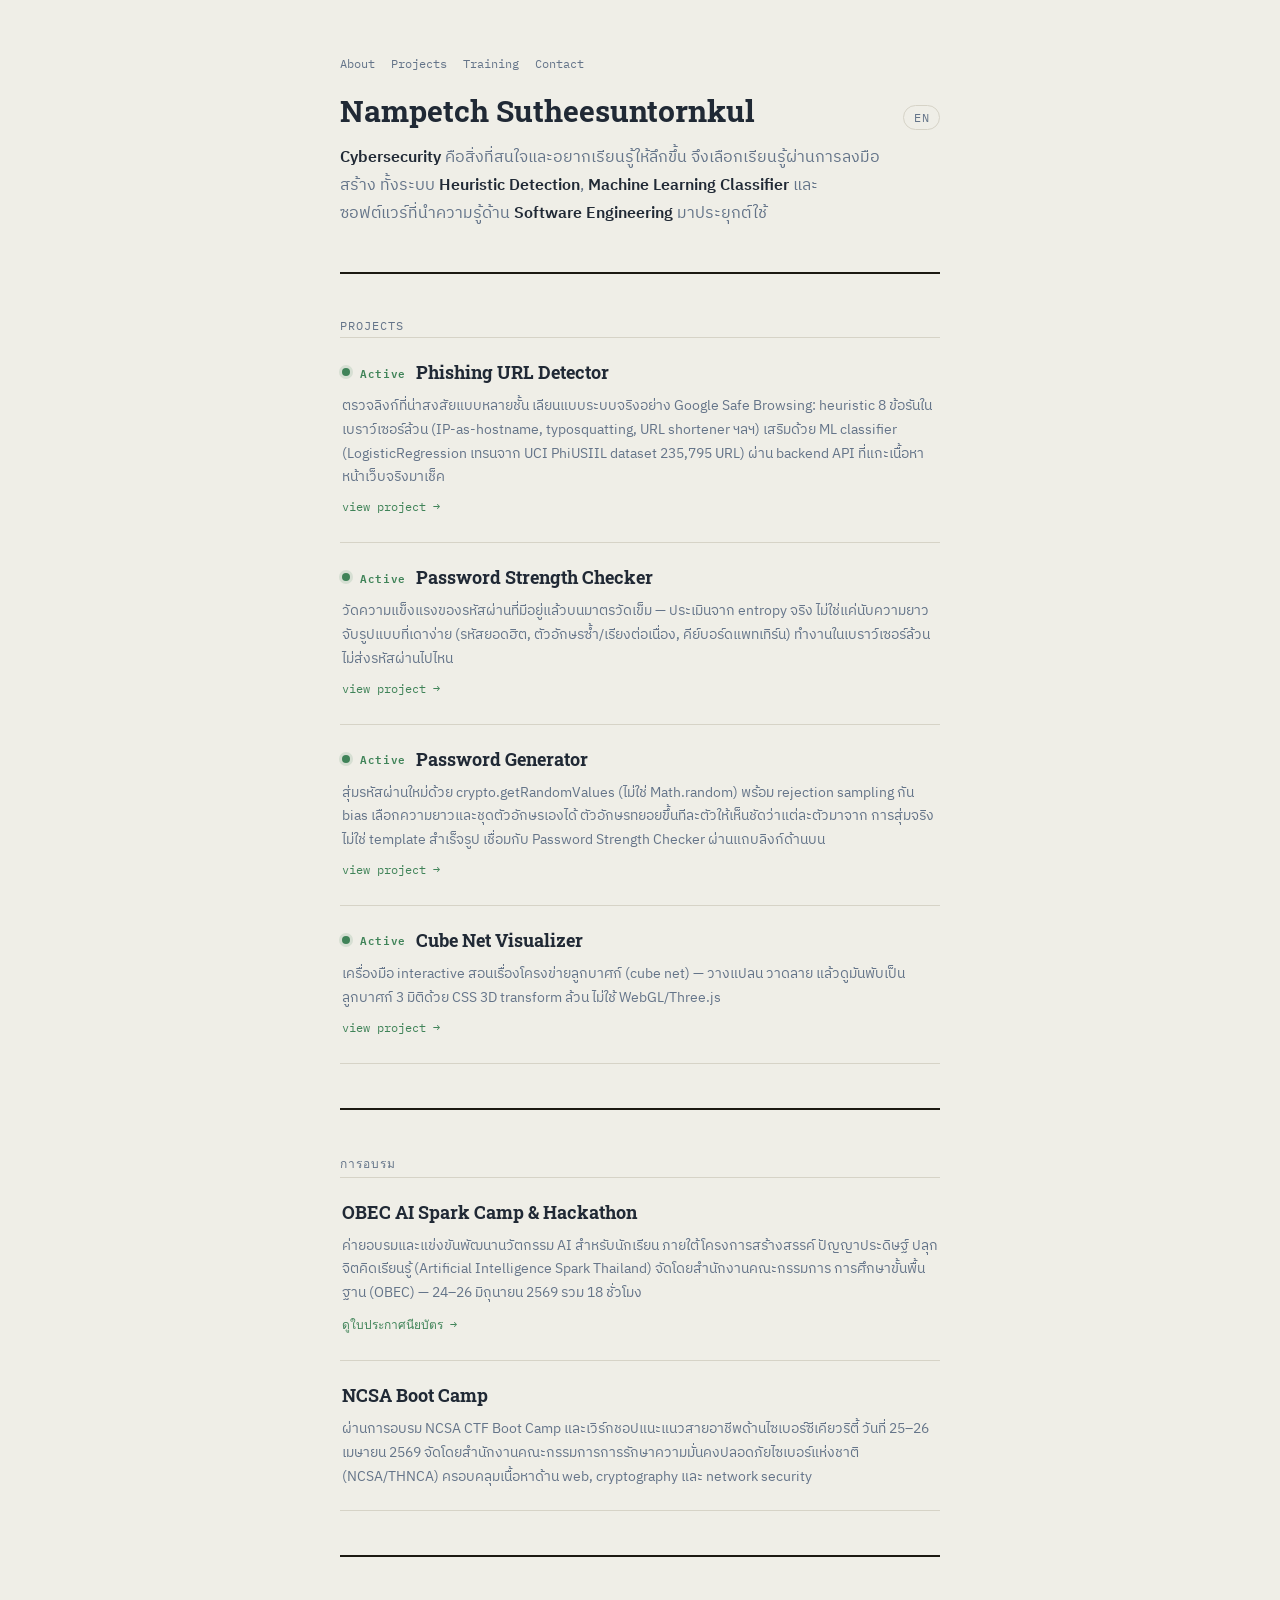
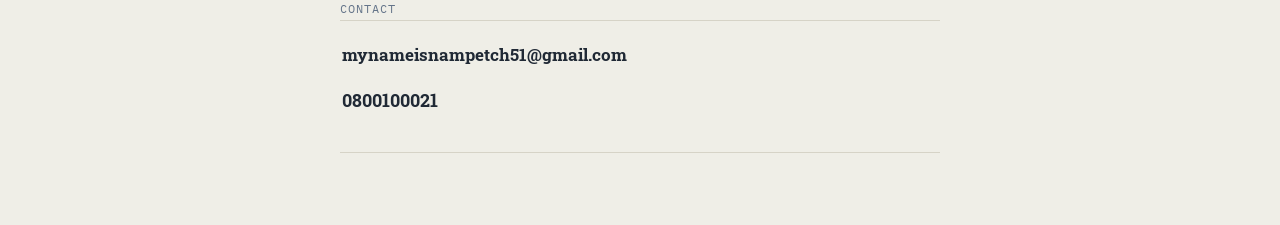
==== index.html @ bef3b73f "Finish index.html: link shared stylesheet, fix EN toggle, add Training section index.html was still " ====
<!DOCTYPE html>
<html lang="th">
<head>
<meta charset="UTF-8">
<meta name="viewport" content="width=device-width, initial-scale=1.0">
<title>Nampetch Sutheesuntornkul</title>
<link rel="preconnect" href="https://fonts.googleapis.com">
<link rel="preconnect" href="https://fonts.gstatic.com" crossorigin>
<link href="https://fonts.googleapis.com/css2?family=Roboto+Slab:wght@500;700&family=IBM+Plex+Sans+Thai:wght@400;500;600&family=IBM+Plex+Mono:wght@500;600&display=swap" rel="stylesheet">
<link rel="stylesheet" href="assets/styles.css">
</head>
<body>
  <div class="page">
    <header id="about">
      <nav class="page-nav">
        <a href="#about">About</a>
        <a href="#projects">Projects</a>
        <a href="#training">Training</a>
        <a href="#contact">Contact</a>
      </nav>
      <div class="header-row">
        <h1>Nampetch Sutheesuntornkul</h1>
        <a class="lang-toggle" href="en.html">EN</a>
      </div>
      <p class="bio">
        <strong>Cybersecurity</strong> คือสิ่งที่สนใจและอยากเรียนรู้ให้ลึกขึ้น จึงเลือกเรียนรู้ผ่านการลงมือสร้าง
        ทั้งระบบ <strong>Heuristic Detection</strong>, <strong>Machine Learning Classifier</strong>
        และซอฟต์แวร์ที่นำความรู้ด้าน <strong>Software Engineering</strong> มาประยุกต์ใช้
      </p>
    </header>

    <div class="section-break"></div>

    <p class="section-label">Projects</p>
    <div id="projects" class="services">

      <a class="service-row" href="https://mynameisnampetch51-del.github.io/phishing-detector/" target="_blank">
        <div class="service-top">
          <span class="status-dot" aria-hidden="true"></span>
          <span class="status-label">Active</span>
          <span class="service-name">Phishing URL Detector</span>
        </div>
        <p class="service-desc">
          ตรวจลิงก์ที่น่าสงสัยแบบหลายชั้น เลียนแบบระบบจริงอย่าง Google Safe Browsing:
          heuristic 8 ข้อรันในเบราว์เซอร์ล้วน (IP-as-hostname, typosquatting, URL shortener ฯลฯ)
          เสริมด้วย ML classifier (LogisticRegression เทรนจาก UCI PhiUSIIL dataset 235,795 URL)
          ผ่าน backend API ที่แกะเนื้อหาหน้าเว็บจริงมาเช็ค
        </p>
        <span class="service-link">view project →</span>
      </a>

      <a class="service-row" href="https://mynameisnampetch51-del.github.io/password-checker/" target="_blank">
        <div class="service-top">
          <span class="status-dot" aria-hidden="true"></span>
          <span class="status-label">Active</span>
          <span class="service-name">Password Strength Checker</span>
        </div>
        <p class="service-desc">
          วัดความแข็งแรงของรหัสผ่านที่มีอยู่แล้วบนมาตรวัดเข็ม — ประเมินจาก entropy จริง
          ไม่ใช่แค่นับความยาว จับรูปแบบที่เดาง่าย (รหัสยอดฮิต, ตัวอักษรซ้ำ/เรียงต่อเนื่อง,
          คีย์บอร์ดแพทเทิร์น) ทำงานในเบราว์เซอร์ล้วน ไม่ส่งรหัสผ่านไปไหน
        </p>
        <span class="service-link">view project →</span>
      </a>

      <a class="service-row" href="https://mynameisnampetch51-del.github.io/password-checker/generator/" target="_blank">
        <div class="service-top">
          <span class="status-dot" aria-hidden="true"></span>
          <span class="status-label">Active</span>
          <span class="service-name">Password Generator</span>
        </div>
        <p class="service-desc">
          สุ่มรหัสผ่านใหม่ด้วย crypto.getRandomValues (ไม่ใช่ Math.random) พร้อม rejection sampling
          กัน bias เลือกความยาวและชุดตัวอักษรเองได้ ตัวอักษรทยอยขึ้นทีละตัวให้เห็นชัดว่าแต่ละตัวมาจาก
          การสุ่มจริง ไม่ใช่ template สำเร็จรูป เชื่อมกับ Password Strength Checker ผ่านแถบลิงก์ด้านบน
        </p>
        <span class="service-link">view project →</span>
      </a>

      <a class="service-row" href="https://mynameisnampetch51-del.github.io/cube/" target="_blank">
        <div class="service-top">
          <span class="status-dot" aria-hidden="true"></span>
          <span class="status-label">Active</span>
          <span class="service-name">Cube Net Visualizer</span>
        </div>
        <p class="service-desc">
          เครื่องมือ interactive สอนเรื่องโครงข่ายลูกบาศก์ (cube net) — วางแปลน วาดลาย
          แล้วดูมันพับเป็นลูกบาศก์ 3 มิติด้วย CSS 3D transform ล้วน ไม่ใช้ WebGL/Three.js
        </p>
        <span class="service-link">view project →</span>
      </a>

    </div>

    <div class="section-break"></div>

    <p id="training" class="section-label">การอบรม</p>
    <div class="services">

      <a class="service-row" href="assets/certificates/obec-ai-spark-camp-2026.png" target="_blank">
        <div class="service-top">
          <span class="service-name">OBEC AI Spark Camp &amp; Hackathon</span>
        </div>
        <p class="service-desc">
          ค่ายอบรมและแข่งขันพัฒนานวัตกรรม AI สำหรับนักเรียน ภายใต้โครงการสร้างสรรค์ ปัญญาประดิษฐ์
          ปลุกจิตคิดเรียนรู้ (Artificial Intelligence Spark Thailand) จัดโดยสำนักงานคณะกรรมการ
          การศึกษาขั้นพื้นฐาน (OBEC) — 24–26 มิถุนายน 2569 รวม 18 ชั่วโมง
        </p>
        <span class="service-link">ดูใบประกาศนียบัตร →</span>
      </a>

      <div class="service-row">
        <div class="service-top">
          <span class="service-name">NCSA Boot Camp</span>
        </div>
        <p class="service-desc">
          ผ่านการอบรม NCSA CTF Boot Camp และเวิร์กชอปแนะแนวสายอาชีพด้านไซเบอร์ซีเคียวริตี้
          วันที่ 25–26 เมษายน 2569 จัดโดยสำนักงานคณะกรรมการการรักษาความมั่นคงปลอดภัยไซเบอร์แห่งชาติ
          (NCSA/THNCA) ครอบคลุมเนื้อหาด้าน web, cryptography และ network security
        </p>
      </div>

    </div>

    <div class="section-break"></div>

    <p id="contact" class="section-label">Contact</p>
    <div class="contact-row">
      <a href="mailto:mynameisnampetch51@gmail.com">mynameisnampetch51@gmail.com</a>
      <p class="service-name">0800100021</p>
    </div>
  </div>
</body>
</html>
---- assets/styles.css ----
:root {
  --paper: #EFEEE7;
  --line: #D6D3C7;
  --line-strong: #1B1912;
  --ink: #202935;
  --ink-dim: #647489;
  --signal: #3F8358;
  --signal-soft: rgba(63, 131, 88, 0.14);
}

* { box-sizing: border-box; }

html {
  scroll-behavior: smooth;
}

body {
  margin: 0;
  min-height: 100vh;
  background: var(--paper);
  color: var(--ink);
  font-family: "IBM Plex Sans Thai", sans-serif;
  -webkit-font-smoothing: antialiased;
}

.page {
  max-width: 640px;
  margin: 0 auto;
  padding: 56px 20px 72px;
}

.header-row {
  display: flex;
  align-items: baseline;
  justify-content: space-between;
  gap: 16px;
  flex-wrap: wrap;
}

h1 {
  font-family: "Roboto Slab", serif;
  font-weight: 700;
  font-size: clamp(24px, 6vw, 30px);
  margin: 0;
}

.lang-toggle {
  flex-shrink: 0;
  font-family: "IBM Plex Mono", monospace;
  font-size: 12px;
  letter-spacing: 0.04em;
  color: var(--ink-dim);
  text-decoration: none;
  border: 1px solid var(--line);
  border-radius: 999px;
  padding: 4px 10px;
}

.lang-toggle:hover {
  color: var(--ink);
  border-color: var(--ink-dim);
}

.page-nav {
  display: flex;
  gap: 16px;
  margin-bottom: 20px;
  font-family: "IBM Plex Mono", monospace;
  font-size: 12px;
}

.page-nav a {
  color: var(--ink-dim);
  text-decoration: none;
}

.page-nav a:hover {
  color: var(--signal);
}

.bio {
  margin: 14px 0 0;
  color: var(--ink-dim);
  line-height: 1.75;
  max-width: 54ch;
}

.bio strong {
  color: var(--ink);
  font-weight: 600;
}

.section-label {
  font-family: "IBM Plex Mono", monospace;
  font-size: 12px;
  letter-spacing: 0.08em;
  text-transform: uppercase;
  color: var(--ink-dim);
  margin: 0 0 4px;
}

.section-break {
  border-top: 2px solid var(--line-strong);
  margin: 44px 0;
}

.services {
  margin: 0;
}

.service-row {
  display: block;
  padding: 22px 2px;
  border-top: 1px solid var(--line);
  text-decoration: none;
  color: inherit;
  transition: background-color 0.15s ease;
}

.service-row:last-child {
  border-bottom: 1px solid var(--line);
}

.service-row:hover {
  background: rgba(27, 25, 18, 0.03);
}

.service-top {
  display: flex;
  align-items: center;
  flex-wrap: wrap;
  gap: 8px 10px;
}

.status-dot {
  width: 8px;
  height: 8px;
  border-radius: 50%;
  background: var(--signal);
  box-shadow: 0 0 0 3px var(--signal-soft);
  flex-shrink: 0;
  animation: status-pulse 2.4s ease-in-out infinite;
}

@keyframes status-pulse {
  0%, 100% { box-shadow: 0 0 0 3px var(--signal-soft); }
  50% { box-shadow: 0 0 0 6px var(--signal-soft); }
}

@media (prefers-reduced-motion: reduce) {
  .status-dot { animation: none; }
}

.status-label {
  font-family: "IBM Plex Mono", monospace;
  font-size: 11px;
  font-weight: 600;
  letter-spacing: 0.06em;
  color: var(--signal);
}

.service-name {
  font-family: "Roboto Slab", serif;
  font-weight: 700;
  font-size: 18px;
}

.service-desc {
  margin: 10px 0 0;
  color: var(--ink-dim);
  font-size: 14px;
  line-height: 1.7;
}

.service-link {
  display: inline-block;
  margin-top: 10px;
  font-family: "IBM Plex Mono", monospace;
  font-size: 12px;
  color: var(--signal);
}

.service-row:hover .service-link {
  text-decoration: underline;
}

.contact-row {
  padding: 22px 2px;
  border-top: 1px solid var(--line);
  border-bottom: 1px solid var(--line);
}

.contact-row a {
  font-family: "Roboto Slab", serif;
  font-weight: 700;
  font-size: 17px;
  color: var(--ink);
  text-decoration: none;
}

.contact-row a:hover {
  color: var(--signal);
}

a:focus-visible,
button:focus-visible {
  outline: 2px solid var(--signal);
  outline-offset: 2px;
}
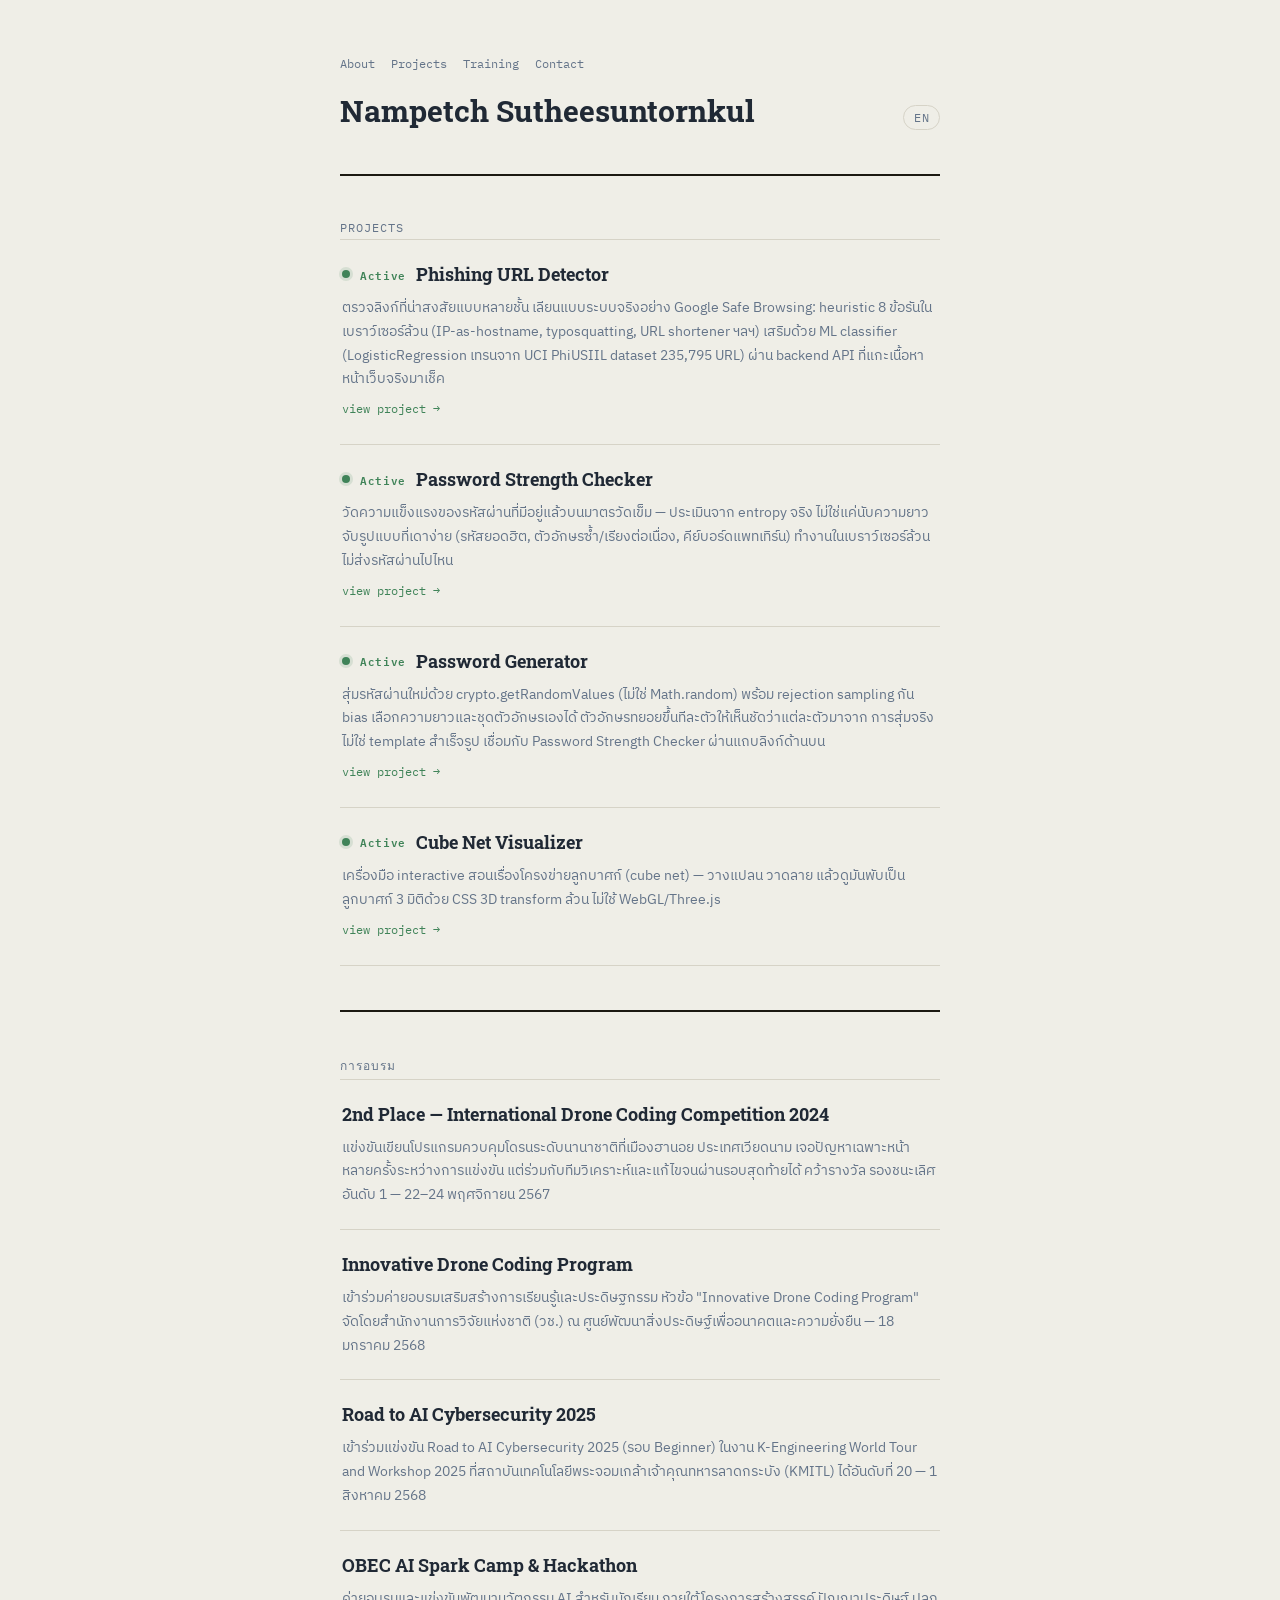
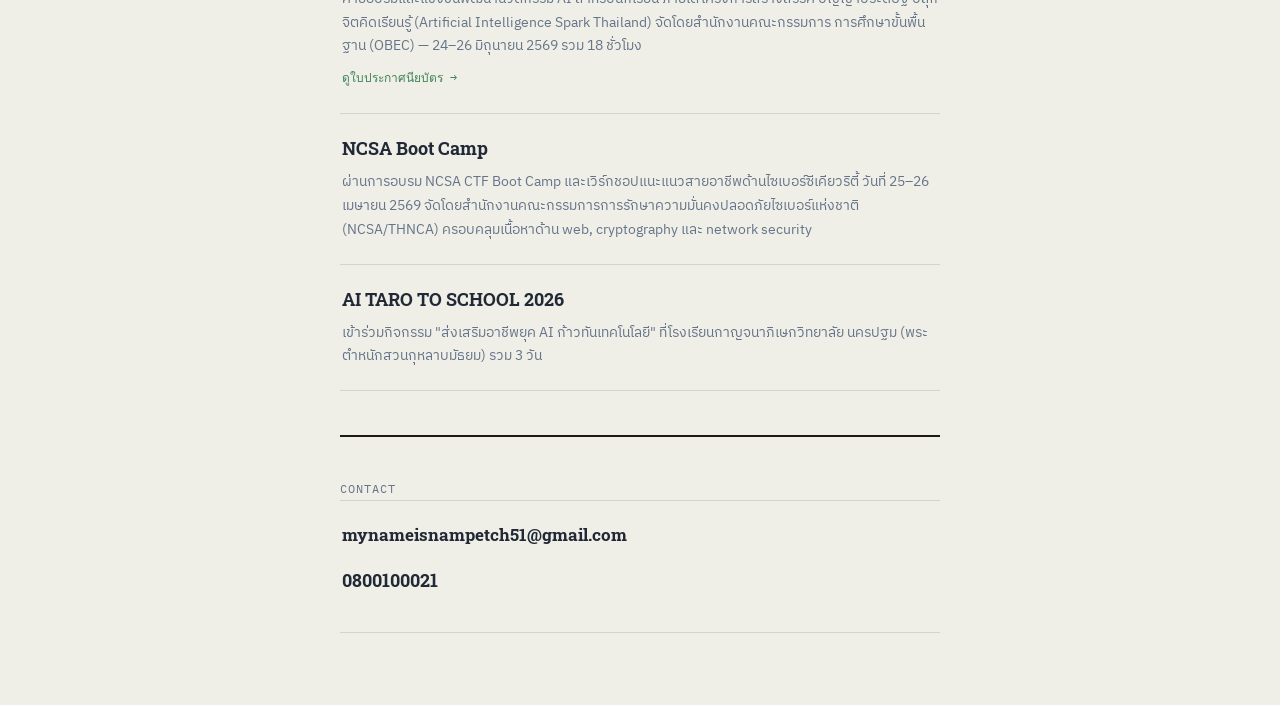
==== commit c8e71701: "Add tech/cybersecurity activities from portfolio PDF to Training section Sourced from 4_portfolio.pd" ====
--- a/index.html
+++ b/index.html
@@ -22,11 +22,6 @@
         <h1>Nampetch Sutheesuntornkul</h1>
         <a class="lang-toggle" href="en.html">EN</a>
       </div>
-      <p class="bio">
-        <strong>Cybersecurity</strong> คือสิ่งที่สนใจและอยากเรียนรู้ให้ลึกขึ้น จึงเลือกเรียนรู้ผ่านการลงมือสร้าง
-        ทั้งระบบ <strong>Heuristic Detection</strong>, <strong>Machine Learning Classifier</strong>
-        และซอฟต์แวร์ที่นำความรู้ด้าน <strong>Software Engineering</strong> มาประยุกต์ใช้
-      </p>
     </header>
 
     <div class="section-break"></div>
@@ -97,6 +92,39 @@
     <p id="training" class="section-label">การอบรม</p>
     <div class="services">
 
+      <div class="service-row">
+        <div class="service-top">
+          <span class="service-name">2nd Place — International Drone Coding Competition 2024</span>
+        </div>
+        <p class="service-desc">
+          แข่งขันเขียนโปรแกรมควบคุมโดรนระดับนานาชาติที่เมืองฮานอย ประเทศเวียดนาม เจอปัญหาเฉพาะหน้า
+          หลายครั้งระหว่างการแข่งขัน แต่ร่วมกับทีมวิเคราะห์และแก้ไขจนผ่านรอบสุดท้ายได้ คว้ารางวัล
+          รองชนะเลิศอันดับ 1 — 22–24 พฤศจิกายน 2567
+        </p>
+      </div>
+
+      <div class="service-row">
+        <div class="service-top">
+          <span class="service-name">Innovative Drone Coding Program</span>
+        </div>
+        <p class="service-desc">
+          เข้าร่วมค่ายอบรมเสริมสร้างการเรียนรู้และประดิษฐกรรม หัวข้อ "Innovative Drone Coding Program"
+          จัดโดยสำนักงานการวิจัยแห่งชาติ (วช.) ณ ศูนย์พัฒนาสิ่งประดิษฐ์เพื่ออนาคตและความยั่งยืน
+          — 18 มกราคม 2568
+        </p>
+      </div>
+
+      <div class="service-row">
+        <div class="service-top">
+          <span class="service-name">Road to AI Cybersecurity 2025</span>
+        </div>
+        <p class="service-desc">
+          เข้าร่วมแข่งขัน Road to AI Cybersecurity 2025 (รอบ Beginner) ในงาน K-Engineering World Tour
+          and Workshop 2025 ที่สถาบันเทคโนโลยีพระจอมเกล้าเจ้าคุณทหารลาดกระบัง (KMITL)
+          ได้อันดับที่ 20 — 1 สิงหาคม 2568
+        </p>
+      </div>
+
       <a class="service-row" href="assets/certificates/obec-ai-spark-camp-2026.png" target="_blank">
         <div class="service-top">
           <span class="service-name">OBEC AI Spark Camp &amp; Hackathon</span>
@@ -120,6 +148,16 @@
         </p>
       </div>
 
+      <div class="service-row">
+        <div class="service-top">
+          <span class="service-name">AI TARO TO SCHOOL 2026</span>
+        </div>
+        <p class="service-desc">
+          เข้าร่วมกิจกรรม "ส่งเสริมอาชีพยุค AI ก้าวทันเทคโนโลยี" ที่โรงเรียนกาญจนาภิเษกวิทยาลัย
+          นครปฐม (พระตำหนักสวนกุหลาบมัธยม) รวม 3 วัน
+        </p>
+      </div>
+
     </div>
 
     <div class="section-break"></div>
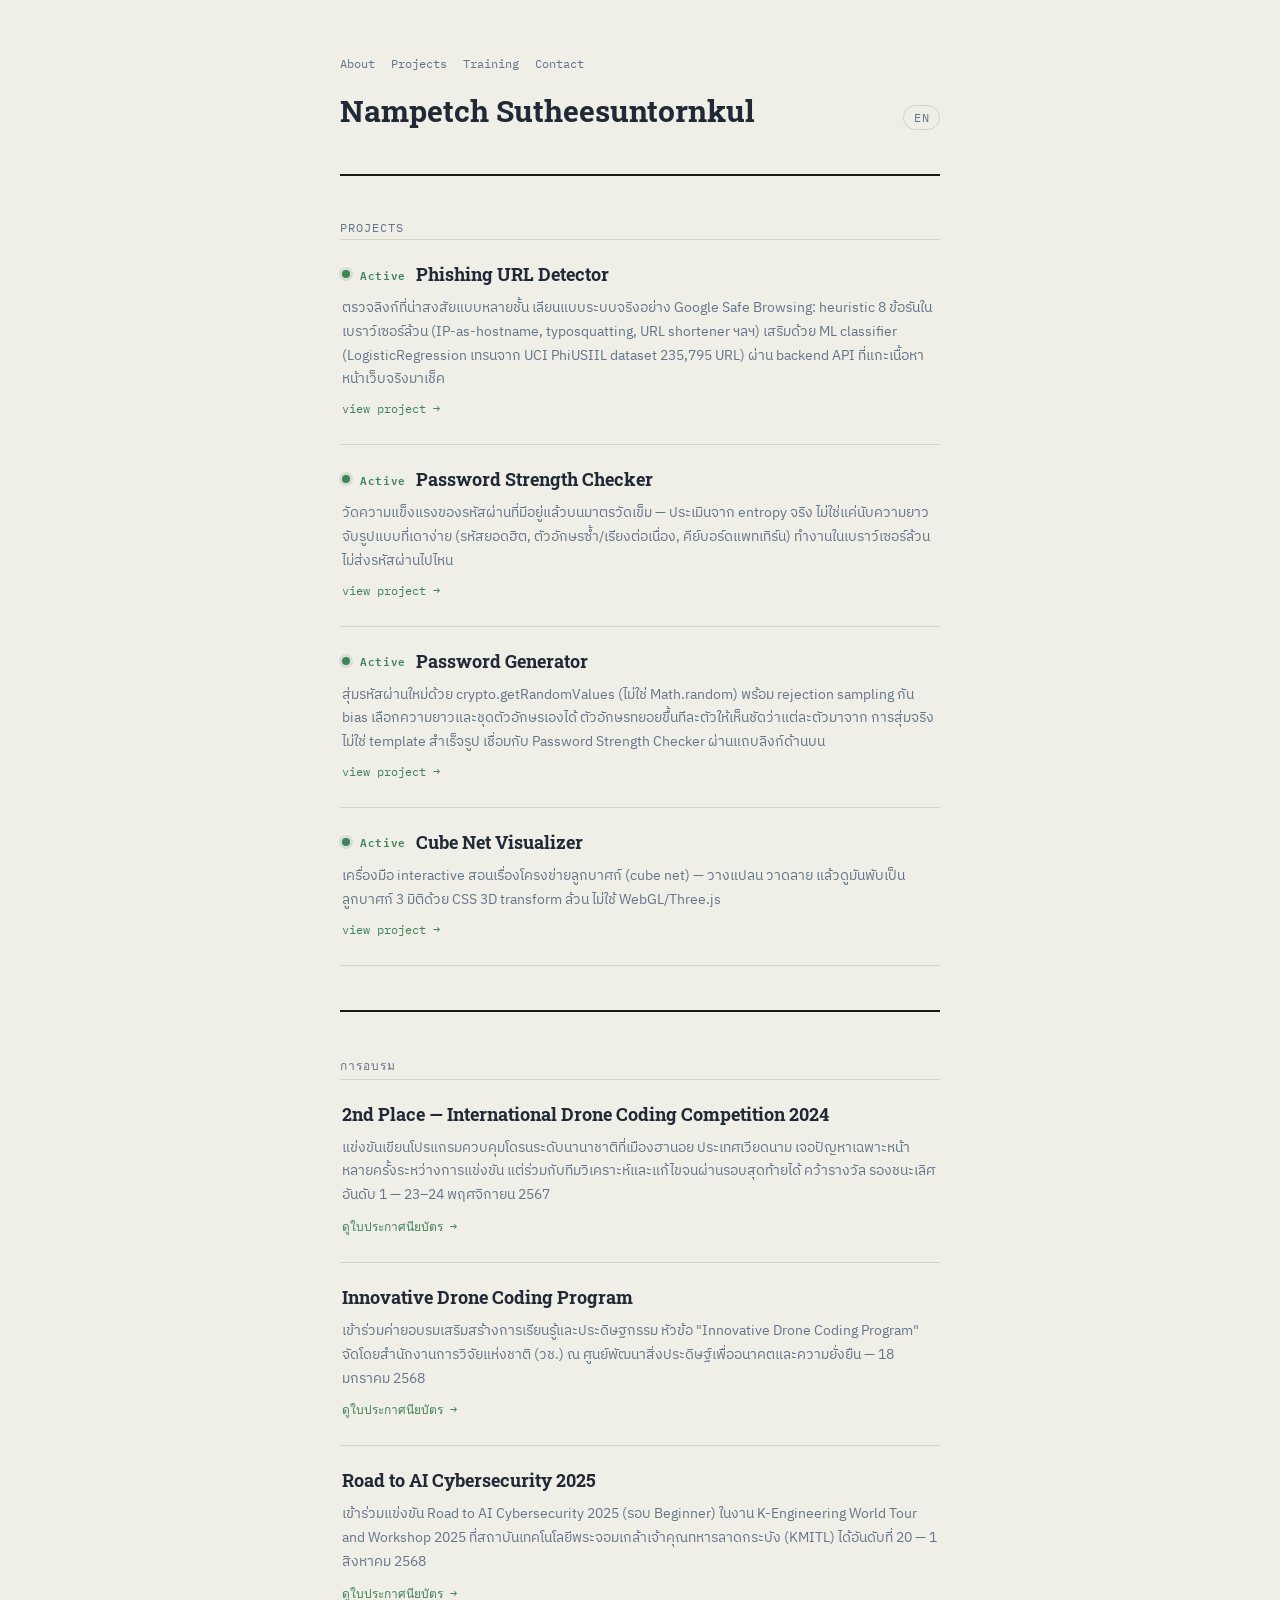
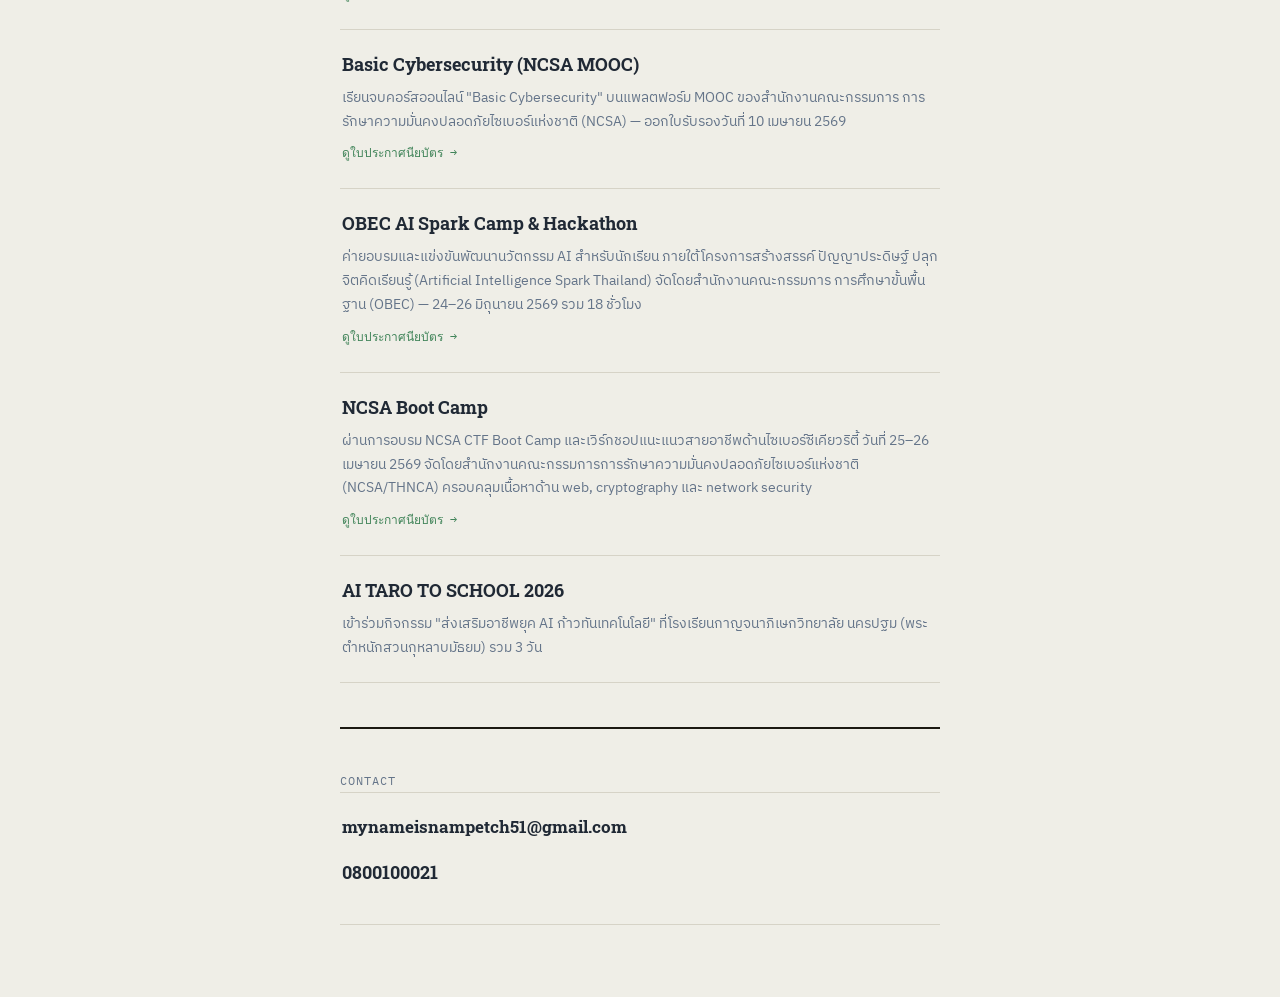
==== commit 709b8e9d: "Attach real certificate images, add Basic Cybersecurity, fix drone comp date Extracted/cropped certi" ====
--- a/index.html
+++ b/index.html
@@ -92,18 +92,19 @@
     <p id="training" class="section-label">การอบรม</p>
     <div class="services">
 
-      <div class="service-row">
+      <a class="service-row" href="assets/certificates/international-drone-coding-competition-2024.jpg" target="_blank">
         <div class="service-top">
           <span class="service-name">2nd Place — International Drone Coding Competition 2024</span>
         </div>
         <p class="service-desc">
           แข่งขันเขียนโปรแกรมควบคุมโดรนระดับนานาชาติที่เมืองฮานอย ประเทศเวียดนาม เจอปัญหาเฉพาะหน้า
           หลายครั้งระหว่างการแข่งขัน แต่ร่วมกับทีมวิเคราะห์และแก้ไขจนผ่านรอบสุดท้ายได้ คว้ารางวัล
-          รองชนะเลิศอันดับ 1 — 22–24 พฤศจิกายน 2567
+          รองชนะเลิศอันดับ 1 — 23–24 พฤศจิกายน 2567
         </p>
-      </div>
+        <span class="service-link">ดูใบประกาศนียบัตร →</span>
+      </a>
 
-      <div class="service-row">
+      <a class="service-row" href="assets/certificates/innovative-drone-coding-program.jpg" target="_blank">
         <div class="service-top">
           <span class="service-name">Innovative Drone Coding Program</span>
         </div>
@@ -112,9 +113,10 @@
           จัดโดยสำนักงานการวิจัยแห่งชาติ (วช.) ณ ศูนย์พัฒนาสิ่งประดิษฐ์เพื่ออนาคตและความยั่งยืน
           — 18 มกราคม 2568
         </p>
-      </div>
+        <span class="service-link">ดูใบประกาศนียบัตร →</span>
+      </a>
 
-      <div class="service-row">
+      <a class="service-row" href="assets/certificates/road-to-ai-cybersecurity-2025.jpg" target="_blank">
         <div class="service-top">
           <span class="service-name">Road to AI Cybersecurity 2025</span>
         </div>
@@ -123,7 +125,19 @@
           and Workshop 2025 ที่สถาบันเทคโนโลยีพระจอมเกล้าเจ้าคุณทหารลาดกระบัง (KMITL)
           ได้อันดับที่ 20 — 1 สิงหาคม 2568
         </p>
-      </div>
+        <span class="service-link">ดูใบประกาศนียบัตร →</span>
+      </a>
+
+      <a class="service-row" href="assets/certificates/basic-cybersecurity-ncsa.jpg" target="_blank">
+        <div class="service-top">
+          <span class="service-name">Basic Cybersecurity (NCSA MOOC)</span>
+        </div>
+        <p class="service-desc">
+          เรียนจบคอร์สออนไลน์ "Basic Cybersecurity" บนแพลตฟอร์ม MOOC ของสำนักงานคณะกรรมการ
+          การรักษาความมั่นคงปลอดภัยไซเบอร์แห่งชาติ (NCSA) — ออกใบรับรองวันที่ 10 เมษายน 2569
+        </p>
+        <span class="service-link">ดูใบประกาศนียบัตร →</span>
+      </a>
 
       <a class="service-row" href="assets/certificates/obec-ai-spark-camp-2026.png" target="_blank">
         <div class="service-top">
@@ -137,7 +151,7 @@
         <span class="service-link">ดูใบประกาศนียบัตร →</span>
       </a>
 
-      <div class="service-row">
+      <a class="service-row" href="assets/certificates/ncsa-boot-camp.jpg" target="_blank">
         <div class="service-top">
           <span class="service-name">NCSA Boot Camp</span>
         </div>
@@ -146,7 +160,8 @@
           วันที่ 25–26 เมษายน 2569 จัดโดยสำนักงานคณะกรรมการการรักษาความมั่นคงปลอดภัยไซเบอร์แห่งชาติ
           (NCSA/THNCA) ครอบคลุมเนื้อหาด้าน web, cryptography และ network security
         </p>
-      </div>
+        <span class="service-link">ดูใบประกาศนียบัตร →</span>
+      </a>
 
       <div class="service-row">
         <div class="service-top">
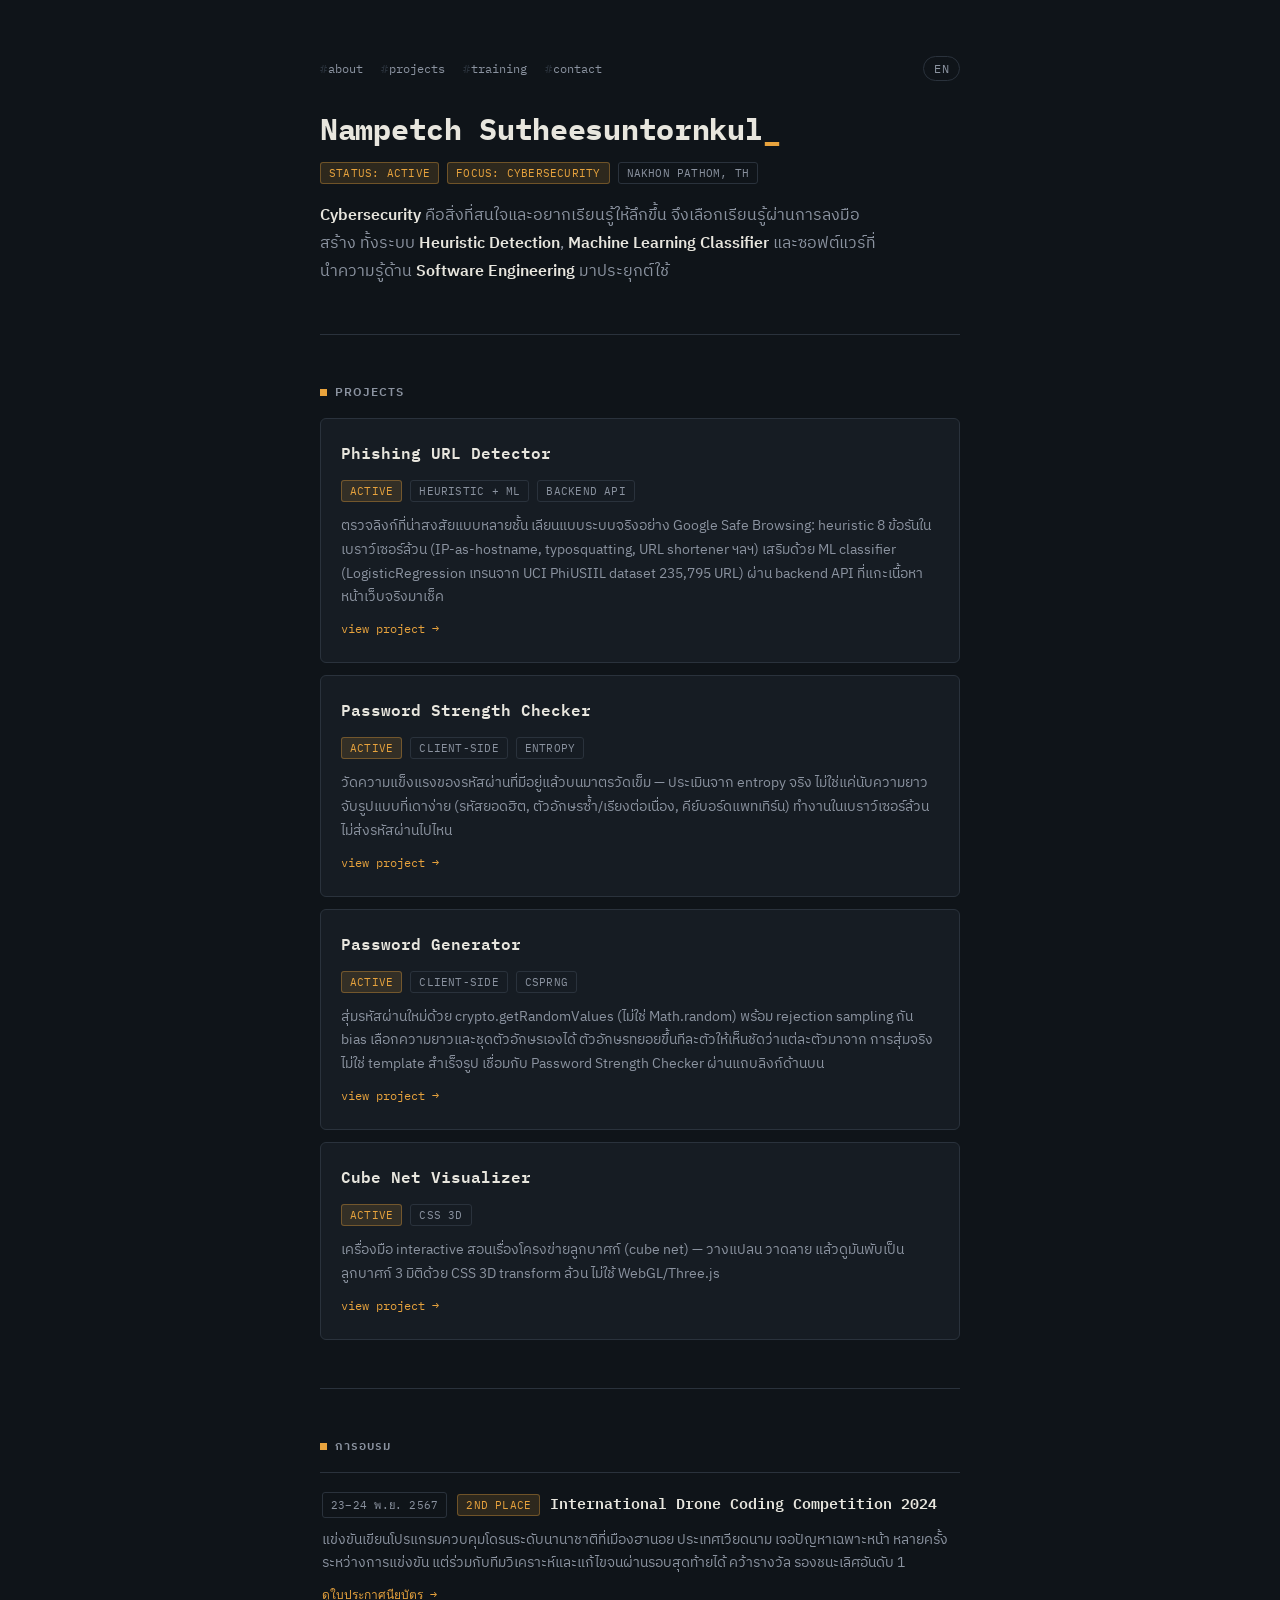
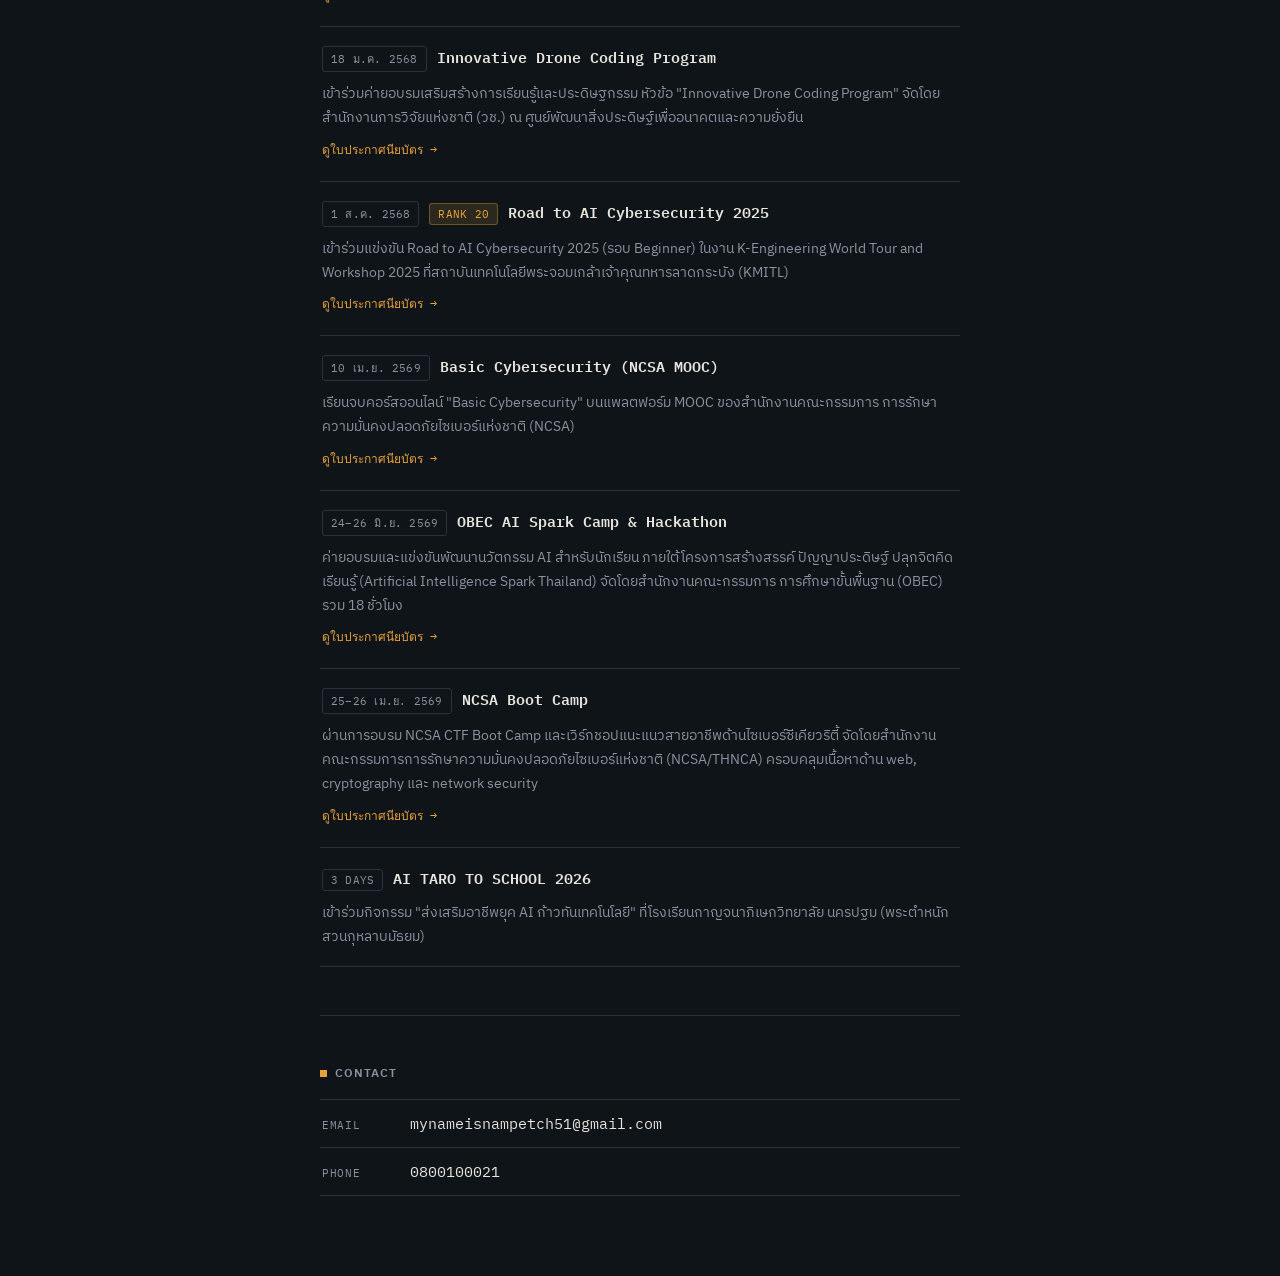
==== commit acc58f8d: "Full visual redesign: security-finding/log dossier aesthetic Moved off the cream+serif+hairline look" ====
--- a/index.html
+++ b/index.html
@@ -6,83 +6,96 @@
 <title>Nampetch Sutheesuntornkul</title>
 <link rel="preconnect" href="https://fonts.googleapis.com">
 <link rel="preconnect" href="https://fonts.gstatic.com" crossorigin>
-<link href="https://fonts.googleapis.com/css2?family=Roboto+Slab:wght@500;700&family=IBM+Plex+Sans+Thai:wght@400;500;600&family=IBM+Plex+Mono:wght@500;600&display=swap" rel="stylesheet">
+<link href="https://fonts.googleapis.com/css2?family=IBM+Plex+Mono:wght@400;500;600;700&family=IBM+Plex+Sans+Thai:wght@400;500;600;700&display=swap" rel="stylesheet">
 <link rel="stylesheet" href="assets/styles.css">
 </head>
 <body>
   <div class="page">
     <header id="about">
       <nav class="page-nav">
-        <a href="#about">About</a>
-        <a href="#projects">Projects</a>
-        <a href="#training">Training</a>
-        <a href="#contact">Contact</a>
+        <div class="nav-links">
+          <a href="#about">about</a>
+          <a href="#projects">projects</a>
+          <a href="#training">training</a>
+          <a href="#contact">contact</a>
+        </div>
+        <a class="lang-toggle" href="en.html">EN</a>
       </nav>
-      <div class="header-row">
-        <h1>Nampetch Sutheesuntornkul</h1>
-        <a class="lang-toggle" href="en.html">EN</a>
-      </div>
+      <h1>Nampetch Sutheesuntornkul<span class="cursor">_</span></h1>
+      <div class="tag-row">
+        <span class="tag">STATUS: ACTIVE</span>
+        <span class="tag">FOCUS: CYBERSECURITY</span>
+        <span class="tag dim">NAKHON PATHOM, TH</span>
+      </div>
+      <p class="bio">
+        <strong>Cybersecurity</strong> คือสิ่งที่สนใจและอยากเรียนรู้ให้ลึกขึ้น จึงเลือกเรียนรู้ผ่านการลงมือสร้าง
+        ทั้งระบบ <strong>Heuristic Detection</strong>, <strong>Machine Learning Classifier</strong>
+        และซอฟต์แวร์ที่นำความรู้ด้าน <strong>Software Engineering</strong> มาประยุกต์ใช้
+      </p>
     </header>
 
     <div class="section-break"></div>
 
     <p class="section-label">Projects</p>
-    <div id="projects" class="services">
-
-      <a class="service-row" href="https://mynameisnampetch51-del.github.io/phishing-detector/" target="_blank">
-        <div class="service-top">
-          <span class="status-dot" aria-hidden="true"></span>
-          <span class="status-label">Active</span>
-          <span class="service-name">Phishing URL Detector</span>
-        </div>
-        <p class="service-desc">
+    <div id="projects" class="cards">
+
+      <a class="card" href="https://mynameisnampetch51-del.github.io/phishing-detector/" target="_blank">
+        <div class="card-title">Phishing URL Detector</div>
+        <div class="tag-row">
+          <span class="tag">ACTIVE</span>
+          <span class="tag dim">HEURISTIC + ML</span>
+          <span class="tag dim">BACKEND API</span>
+        </div>
+        <p class="card-desc">
           ตรวจลิงก์ที่น่าสงสัยแบบหลายชั้น เลียนแบบระบบจริงอย่าง Google Safe Browsing:
           heuristic 8 ข้อรันในเบราว์เซอร์ล้วน (IP-as-hostname, typosquatting, URL shortener ฯลฯ)
           เสริมด้วย ML classifier (LogisticRegression เทรนจาก UCI PhiUSIIL dataset 235,795 URL)
           ผ่าน backend API ที่แกะเนื้อหาหน้าเว็บจริงมาเช็ค
         </p>
-        <span class="service-link">view project →</span>
-      </a>
-
-      <a class="service-row" href="https://mynameisnampetch51-del.github.io/password-checker/" target="_blank">
-        <div class="service-top">
-          <span class="status-dot" aria-hidden="true"></span>
-          <span class="status-label">Active</span>
-          <span class="service-name">Password Strength Checker</span>
-        </div>
-        <p class="service-desc">
+        <span class="card-link">view project →</span>
+      </a>
+
+      <a class="card" href="https://mynameisnampetch51-del.github.io/password-checker/" target="_blank">
+        <div class="card-title">Password Strength Checker</div>
+        <div class="tag-row">
+          <span class="tag">ACTIVE</span>
+          <span class="tag dim">CLIENT-SIDE</span>
+          <span class="tag dim">ENTROPY</span>
+        </div>
+        <p class="card-desc">
           วัดความแข็งแรงของรหัสผ่านที่มีอยู่แล้วบนมาตรวัดเข็ม — ประเมินจาก entropy จริง
           ไม่ใช่แค่นับความยาว จับรูปแบบที่เดาง่าย (รหัสยอดฮิต, ตัวอักษรซ้ำ/เรียงต่อเนื่อง,
           คีย์บอร์ดแพทเทิร์น) ทำงานในเบราว์เซอร์ล้วน ไม่ส่งรหัสผ่านไปไหน
         </p>
-        <span class="service-link">view project →</span>
-      </a>
-
-      <a class="service-row" href="https://mynameisnampetch51-del.github.io/password-checker/generator/" target="_blank">
-        <div class="service-top">
-          <span class="status-dot" aria-hidden="true"></span>
-          <span class="status-label">Active</span>
-          <span class="service-name">Password Generator</span>
-        </div>
-        <p class="service-desc">
+        <span class="card-link">view project →</span>
+      </a>
+
+      <a class="card" href="https://mynameisnampetch51-del.github.io/password-checker/generator/" target="_blank">
+        <div class="card-title">Password Generator</div>
+        <div class="tag-row">
+          <span class="tag">ACTIVE</span>
+          <span class="tag dim">CLIENT-SIDE</span>
+          <span class="tag dim">CSPRNG</span>
+        </div>
+        <p class="card-desc">
           สุ่มรหัสผ่านใหม่ด้วย crypto.getRandomValues (ไม่ใช่ Math.random) พร้อม rejection sampling
           กัน bias เลือกความยาวและชุดตัวอักษรเองได้ ตัวอักษรทยอยขึ้นทีละตัวให้เห็นชัดว่าแต่ละตัวมาจาก
           การสุ่มจริง ไม่ใช่ template สำเร็จรูป เชื่อมกับ Password Strength Checker ผ่านแถบลิงก์ด้านบน
         </p>
-        <span class="service-link">view project →</span>
-      </a>
-
-      <a class="service-row" href="https://mynameisnampetch51-del.github.io/cube/" target="_blank">
-        <div class="service-top">
-          <span class="status-dot" aria-hidden="true"></span>
-          <span class="status-label">Active</span>
-          <span class="service-name">Cube Net Visualizer</span>
-        </div>
-        <p class="service-desc">
+        <span class="card-link">view project →</span>
+      </a>
+
+      <a class="card" href="https://mynameisnampetch51-del.github.io/cube/" target="_blank">
+        <div class="card-title">Cube Net Visualizer</div>
+        <div class="tag-row">
+          <span class="tag">ACTIVE</span>
+          <span class="tag dim">CSS 3D</span>
+        </div>
+        <p class="card-desc">
           เครื่องมือ interactive สอนเรื่องโครงข่ายลูกบาศก์ (cube net) — วางแปลน วาดลาย
           แล้วดูมันพับเป็นลูกบาศก์ 3 มิติด้วย CSS 3D transform ล้วน ไม่ใช้ WebGL/Three.js
         </p>
-        <span class="service-link">view project →</span>
+        <span class="card-link">view project →</span>
       </a>
 
     </div>
@@ -90,86 +103,93 @@
     <div class="section-break"></div>
 
     <p id="training" class="section-label">การอบรม</p>
-    <div class="services">
-
-      <a class="service-row" href="assets/certificates/international-drone-coding-competition-2024.jpg" target="_blank">
-        <div class="service-top">
-          <span class="service-name">2nd Place — International Drone Coding Competition 2024</span>
-        </div>
-        <p class="service-desc">
+    <div class="log">
+
+      <a class="log-row" href="assets/certificates/international-drone-coding-competition-2024.jpg" target="_blank">
+        <div class="log-top">
+          <span class="tag dim">23–24 พ.ย. 2567</span>
+          <span class="tag">2ND PLACE</span>
+          <span class="log-title">International Drone Coding Competition 2024</span>
+        </div>
+        <p class="log-desc">
           แข่งขันเขียนโปรแกรมควบคุมโดรนระดับนานาชาติที่เมืองฮานอย ประเทศเวียดนาม เจอปัญหาเฉพาะหน้า
           หลายครั้งระหว่างการแข่งขัน แต่ร่วมกับทีมวิเคราะห์และแก้ไขจนผ่านรอบสุดท้ายได้ คว้ารางวัล
-          รองชนะเลิศอันดับ 1 — 23–24 พฤศจิกายน 2567
-        </p>
-        <span class="service-link">ดูใบประกาศนียบัตร →</span>
-      </a>
-
-      <a class="service-row" href="assets/certificates/innovative-drone-coding-program.jpg" target="_blank">
-        <div class="service-top">
-          <span class="service-name">Innovative Drone Coding Program</span>
-        </div>
-        <p class="service-desc">
+          รองชนะเลิศอันดับ 1
+        </p>
+        <span class="log-link">ดูใบประกาศนียบัตร →</span>
+      </a>
+
+      <a class="log-row" href="assets/certificates/innovative-drone-coding-program.jpg" target="_blank">
+        <div class="log-top">
+          <span class="tag dim">18 ม.ค. 2568</span>
+          <span class="log-title">Innovative Drone Coding Program</span>
+        </div>
+        <p class="log-desc">
           เข้าร่วมค่ายอบรมเสริมสร้างการเรียนรู้และประดิษฐกรรม หัวข้อ "Innovative Drone Coding Program"
           จัดโดยสำนักงานการวิจัยแห่งชาติ (วช.) ณ ศูนย์พัฒนาสิ่งประดิษฐ์เพื่ออนาคตและความยั่งยืน
-          — 18 มกราคม 2568
-        </p>
-        <span class="service-link">ดูใบประกาศนียบัตร →</span>
-      </a>
-
-      <a class="service-row" href="assets/certificates/road-to-ai-cybersecurity-2025.jpg" target="_blank">
-        <div class="service-top">
-          <span class="service-name">Road to AI Cybersecurity 2025</span>
-        </div>
-        <p class="service-desc">
+        </p>
+        <span class="log-link">ดูใบประกาศนียบัตร →</span>
+      </a>
+
+      <a class="log-row" href="assets/certificates/road-to-ai-cybersecurity-2025.jpg" target="_blank">
+        <div class="log-top">
+          <span class="tag dim">1 ส.ค. 2568</span>
+          <span class="tag">RANK 20</span>
+          <span class="log-title">Road to AI Cybersecurity 2025</span>
+        </div>
+        <p class="log-desc">
           เข้าร่วมแข่งขัน Road to AI Cybersecurity 2025 (รอบ Beginner) ในงาน K-Engineering World Tour
           and Workshop 2025 ที่สถาบันเทคโนโลยีพระจอมเกล้าเจ้าคุณทหารลาดกระบัง (KMITL)
-          ได้อันดับที่ 20 — 1 สิงหาคม 2568
-        </p>
-        <span class="service-link">ดูใบประกาศนียบัตร →</span>
-      </a>
-
-      <a class="service-row" href="assets/certificates/basic-cybersecurity-ncsa.jpg" target="_blank">
-        <div class="service-top">
-          <span class="service-name">Basic Cybersecurity (NCSA MOOC)</span>
-        </div>
-        <p class="service-desc">
+        </p>
+        <span class="log-link">ดูใบประกาศนียบัตร →</span>
+      </a>
+
+      <a class="log-row" href="assets/certificates/basic-cybersecurity-ncsa.jpg" target="_blank">
+        <div class="log-top">
+          <span class="tag dim">10 เม.ย. 2569</span>
+          <span class="log-title">Basic Cybersecurity (NCSA MOOC)</span>
+        </div>
+        <p class="log-desc">
           เรียนจบคอร์สออนไลน์ "Basic Cybersecurity" บนแพลตฟอร์ม MOOC ของสำนักงานคณะกรรมการ
-          การรักษาความมั่นคงปลอดภัยไซเบอร์แห่งชาติ (NCSA) — ออกใบรับรองวันที่ 10 เมษายน 2569
-        </p>
-        <span class="service-link">ดูใบประกาศนียบัตร →</span>
-      </a>
-
-      <a class="service-row" href="assets/certificates/obec-ai-spark-camp-2026.png" target="_blank">
-        <div class="service-top">
-          <span class="service-name">OBEC AI Spark Camp &amp; Hackathon</span>
-        </div>
-        <p class="service-desc">
+          การรักษาความมั่นคงปลอดภัยไซเบอร์แห่งชาติ (NCSA)
+        </p>
+        <span class="log-link">ดูใบประกาศนียบัตร →</span>
+      </a>
+
+      <a class="log-row" href="assets/certificates/obec-ai-spark-camp-2026.png" target="_blank">
+        <div class="log-top">
+          <span class="tag dim">24–26 มิ.ย. 2569</span>
+          <span class="log-title">OBEC AI Spark Camp &amp; Hackathon</span>
+        </div>
+        <p class="log-desc">
           ค่ายอบรมและแข่งขันพัฒนานวัตกรรม AI สำหรับนักเรียน ภายใต้โครงการสร้างสรรค์ ปัญญาประดิษฐ์
           ปลุกจิตคิดเรียนรู้ (Artificial Intelligence Spark Thailand) จัดโดยสำนักงานคณะกรรมการ
-          การศึกษาขั้นพื้นฐาน (OBEC) — 24–26 มิถุนายน 2569 รวม 18 ชั่วโมง
-        </p>
-        <span class="service-link">ดูใบประกาศนียบัตร →</span>
-      </a>
-
-      <a class="service-row" href="assets/certificates/ncsa-boot-camp.jpg" target="_blank">
-        <div class="service-top">
-          <span class="service-name">NCSA Boot Camp</span>
-        </div>
-        <p class="service-desc">
+          การศึกษาขั้นพื้นฐาน (OBEC) รวม 18 ชั่วโมง
+        </p>
+        <span class="log-link">ดูใบประกาศนียบัตร →</span>
+      </a>
+
+      <a class="log-row" href="assets/certificates/ncsa-boot-camp.jpg" target="_blank">
+        <div class="log-top">
+          <span class="tag dim">25–26 เม.ย. 2569</span>
+          <span class="log-title">NCSA Boot Camp</span>
+        </div>
+        <p class="log-desc">
           ผ่านการอบรม NCSA CTF Boot Camp และเวิร์กชอปแนะแนวสายอาชีพด้านไซเบอร์ซีเคียวริตี้
-          วันที่ 25–26 เมษายน 2569 จัดโดยสำนักงานคณะกรรมการการรักษาความมั่นคงปลอดภัยไซเบอร์แห่งชาติ
-          (NCSA/THNCA) ครอบคลุมเนื้อหาด้าน web, cryptography และ network security
-        </p>
-        <span class="service-link">ดูใบประกาศนียบัตร →</span>
-      </a>
-
-      <div class="service-row">
-        <div class="service-top">
-          <span class="service-name">AI TARO TO SCHOOL 2026</span>
-        </div>
-        <p class="service-desc">
+          จัดโดยสำนักงานคณะกรรมการการรักษาความมั่นคงปลอดภัยไซเบอร์แห่งชาติ (NCSA/THNCA)
+          ครอบคลุมเนื้อหาด้าน web, cryptography และ network security
+        </p>
+        <span class="log-link">ดูใบประกาศนียบัตร →</span>
+      </a>
+
+      <div class="log-row">
+        <div class="log-top">
+          <span class="tag dim">3 DAYS</span>
+          <span class="log-title">AI TARO TO SCHOOL 2026</span>
+        </div>
+        <p class="log-desc">
           เข้าร่วมกิจกรรม "ส่งเสริมอาชีพยุค AI ก้าวทันเทคโนโลยี" ที่โรงเรียนกาญจนาภิเษกวิทยาลัย
-          นครปฐม (พระตำหนักสวนกุหลาบมัธยม) รวม 3 วัน
+          นครปฐม (พระตำหนักสวนกุหลาบมัธยม)
         </p>
       </div>
 
@@ -178,9 +198,15 @@
     <div class="section-break"></div>
 
     <p id="contact" class="section-label">Contact</p>
-    <div class="contact-row">
-      <a href="mailto:mynameisnampetch51@gmail.com">mynameisnampetch51@gmail.com</a>
-      <p class="service-name">0800100021</p>
+    <div>
+      <div class="field-row">
+        <span class="field-label">Email</span>
+        <a class="field-value" href="mailto:mynameisnampetch51@gmail.com">mynameisnampetch51@gmail.com</a>
+      </div>
+      <div class="field-row">
+        <span class="field-label">Phone</span>
+        <span class="field-value">0800100021</span>
+      </div>
     </div>
   </div>
 </body>
--- a/assets/styles.css
+++ b/assets/styles.css
@@ -1,11 +1,11 @@
 :root {
-  --paper: #EFEEE7;
-  --line: #D6D3C7;
-  --line-strong: #1B1912;
-  --ink: #202935;
-  --ink-dim: #647489;
-  --signal: #3F8358;
-  --signal-soft: rgba(63, 131, 88, 0.14);
+  --ink-900: #0F1419;
+  --ink-800: #161C23;
+  --rule: #2A323C;
+  --fg: #E8E6DE;
+  --fg-dim: #8B93A0;
+  --signal: #E8A33D;
+  --signal-soft: rgba(232, 163, 61, 0.14);
 }
 
 * { box-sizing: border-box; }
@@ -17,162 +17,254 @@
 body {
   margin: 0;
   min-height: 100vh;
-  background: var(--paper);
-  color: var(--ink);
+  background: var(--ink-900);
+  color: var(--fg);
   font-family: "IBM Plex Sans Thai", sans-serif;
   -webkit-font-smoothing: antialiased;
 }
 
+::selection {
+  background: var(--signal-soft);
+  color: var(--fg);
+}
+
 .page {
-  max-width: 640px;
+  max-width: 680px;
   margin: 0 auto;
-  padding: 56px 20px 72px;
-}
-
-.header-row {
-  display: flex;
-  align-items: baseline;
+  padding: 56px 20px 80px;
+}
+
+/* ---------- masthead ---------- */
+
+.page-nav {
+  display: flex;
+  flex-wrap: wrap;
   justify-content: space-between;
-  gap: 16px;
-  flex-wrap: wrap;
+  align-items: center;
+  gap: 8px 18px;
+  margin-bottom: 28px;
+  font-family: "IBM Plex Mono", monospace;
+  font-size: 12px;
+}
+
+.nav-links {
+  display: flex;
+  flex-wrap: wrap;
+  gap: 4px 18px;
+}
+
+.page-nav a {
+  color: var(--fg-dim);
+  text-decoration: none;
+}
+
+.nav-links a::before {
+  content: "#";
+  color: var(--rule);
+  margin-right: 1px;
+}
+
+.page-nav a:hover {
+  color: var(--signal);
 }
 
 h1 {
-  font-family: "Roboto Slab", serif;
+  font-family: "IBM Plex Mono", monospace;
   font-weight: 700;
-  font-size: clamp(24px, 6vw, 30px);
+  font-size: clamp(18px, 5.2vw, 30px);
+  letter-spacing: -0.01em;
   margin: 0;
+  overflow-wrap: break-word;
+}
+
+.cursor {
+  display: inline-block;
+  color: var(--signal);
+  animation: blink 1s steps(1) infinite;
+}
+
+@keyframes blink {
+  0%, 49% { opacity: 1; }
+  50%, 100% { opacity: 0; }
+}
+
+@media (prefers-reduced-motion: reduce) {
+  .cursor { animation: none; }
 }
 
 .lang-toggle {
-  flex-shrink: 0;
   font-family: "IBM Plex Mono", monospace;
   font-size: 12px;
   letter-spacing: 0.04em;
-  color: var(--ink-dim);
-  text-decoration: none;
-  border: 1px solid var(--line);
+  color: var(--fg-dim);
+  text-decoration: none;
+  border: 1px solid var(--rule);
   border-radius: 999px;
   padding: 4px 10px;
 }
 
 .lang-toggle:hover {
-  color: var(--ink);
-  border-color: var(--ink-dim);
-}
-
-.page-nav {
-  display: flex;
-  gap: 16px;
-  margin-bottom: 20px;
-  font-family: "IBM Plex Mono", monospace;
-  font-size: 12px;
-}
-
-.page-nav a {
-  color: var(--ink-dim);
-  text-decoration: none;
-}
-
-.page-nav a:hover {
-  color: var(--signal);
+  color: var(--signal);
+  border-color: var(--signal);
+}
+
+.tag-row {
+  display: flex;
+  flex-wrap: wrap;
+  gap: 8px;
+  margin-top: 14px;
+}
+
+.tag {
+  font-family: "IBM Plex Mono", monospace;
+  font-size: 11px;
+  letter-spacing: 0.02em;
+  color: var(--signal);
+  background: var(--signal-soft);
+  border: 1px solid rgba(232, 163, 61, 0.35);
+  border-radius: 3px;
+  padding: 3px 8px;
+  white-space: nowrap;
+}
+
+.tag.dim {
+  color: var(--fg-dim);
+  background: transparent;
+  border-color: var(--rule);
 }
 
 .bio {
-  margin: 14px 0 0;
-  color: var(--ink-dim);
+  margin: 18px 0 0;
+  color: var(--fg-dim);
   line-height: 1.75;
-  max-width: 54ch;
+  max-width: 56ch;
 }
 
 .bio strong {
-  color: var(--ink);
+  color: var(--fg);
   font-weight: 600;
 }
 
+/* ---------- sections ---------- */
+
+.section-break {
+  border-top: 1px solid var(--rule);
+  margin: 48px 0;
+}
+
 .section-label {
-  font-family: "IBM Plex Mono", monospace;
+  display: flex;
+  align-items: center;
+  gap: 8px;
+  font-family: "IBM Plex Sans Thai", sans-serif;
+  font-weight: 600;
   font-size: 12px;
   letter-spacing: 0.08em;
   text-transform: uppercase;
-  color: var(--ink-dim);
-  margin: 0 0 4px;
-}
-
-.section-break {
-  border-top: 2px solid var(--line-strong);
-  margin: 44px 0;
-}
-
-.services {
-  margin: 0;
-}
-
-.service-row {
+  color: var(--fg-dim);
+  margin: 0 0 16px;
+}
+
+.section-label::before {
+  content: "";
+  width: 7px;
+  height: 7px;
+  background: var(--signal);
+  flex-shrink: 0;
+}
+
+/* ---------- project cards ---------- */
+
+.cards {
+  display: flex;
+  flex-direction: column;
+  gap: 12px;
+}
+
+.card {
   display: block;
-  padding: 22px 2px;
-  border-top: 1px solid var(--line);
+  padding: 20px;
+  background: var(--ink-800);
+  border: 1px solid var(--rule);
+  border-radius: 6px;
   text-decoration: none;
   color: inherit;
-  transition: background-color 0.15s ease;
-}
-
-.service-row:last-child {
-  border-bottom: 1px solid var(--line);
-}
-
-.service-row:hover {
-  background: rgba(27, 25, 18, 0.03);
-}
-
-.service-top {
-  display: flex;
-  align-items: center;
-  flex-wrap: wrap;
-  gap: 8px 10px;
-}
-
-.status-dot {
-  width: 8px;
-  height: 8px;
-  border-radius: 50%;
-  background: var(--signal);
-  box-shadow: 0 0 0 3px var(--signal-soft);
-  flex-shrink: 0;
-  animation: status-pulse 2.4s ease-in-out infinite;
-}
-
-@keyframes status-pulse {
-  0%, 100% { box-shadow: 0 0 0 3px var(--signal-soft); }
-  50% { box-shadow: 0 0 0 6px var(--signal-soft); }
-}
-
-@media (prefers-reduced-motion: reduce) {
-  .status-dot { animation: none; }
-}
-
-.status-label {
-  font-family: "IBM Plex Mono", monospace;
-  font-size: 11px;
+  box-shadow: inset 3px 0 0 0 transparent;
+  transition: box-shadow 0.15s ease, border-color 0.15s ease;
+}
+
+a.card:hover,
+a.card:focus-visible {
+  border-color: rgba(232, 163, 61, 0.4);
+  box-shadow: inset 3px 0 0 0 var(--signal);
+}
+
+.card-title {
+  font-family: "IBM Plex Mono", monospace;
   font-weight: 600;
-  letter-spacing: 0.06em;
-  color: var(--signal);
-}
-
-.service-name {
-  font-family: "Roboto Slab", serif;
-  font-weight: 700;
-  font-size: 18px;
-}
-
-.service-desc {
-  margin: 10px 0 0;
-  color: var(--ink-dim);
+  font-size: 16px;
+  color: var(--fg);
+}
+
+.card-desc {
+  margin: 12px 0 0;
+  color: var(--fg-dim);
   font-size: 14px;
   line-height: 1.7;
 }
 
-.service-link {
+.card-link {
+  display: inline-block;
+  margin-top: 12px;
+  font-family: "IBM Plex Mono", monospace;
+  font-size: 12px;
+  color: var(--signal);
+}
+
+a.card:hover .card-link {
+  text-decoration: underline;
+}
+
+/* ---------- training log ---------- */
+
+.log {
+  margin: 0;
+}
+
+.log-row {
+  display: block;
+  padding: 18px 2px;
+  border-top: 1px solid var(--rule);
+  text-decoration: none;
+  color: inherit;
+}
+
+.log-row:last-child {
+  border-bottom: 1px solid var(--rule);
+}
+
+.log-top {
+  display: flex;
+  align-items: baseline;
+  flex-wrap: wrap;
+  gap: 8px 10px;
+}
+
+.log-title {
+  font-family: "IBM Plex Mono", monospace;
+  font-weight: 600;
+  font-size: 15px;
+  color: var(--fg);
+}
+
+.log-desc {
+  margin: 10px 0 0;
+  color: var(--fg-dim);
+  font-size: 14px;
+  line-height: 1.7;
+}
+
+.log-link {
   display: inline-block;
   margin-top: 10px;
   font-family: "IBM Plex Mono", monospace;
@@ -180,25 +272,47 @@
   color: var(--signal);
 }
 
-.service-row:hover .service-link {
+a.log-row:hover .log-link {
   text-decoration: underline;
 }
 
-.contact-row {
-  padding: 22px 2px;
-  border-top: 1px solid var(--line);
-  border-bottom: 1px solid var(--line);
-}
-
-.contact-row a {
-  font-family: "Roboto Slab", serif;
-  font-weight: 700;
-  font-size: 17px;
-  color: var(--ink);
-  text-decoration: none;
-}
-
-.contact-row a:hover {
+a.log-row:hover .log-title {
+  color: var(--signal);
+}
+
+/* ---------- contact ---------- */
+
+.field-row {
+  display: flex;
+  flex-wrap: wrap;
+  align-items: baseline;
+  gap: 4px 16px;
+  padding: 14px 2px;
+  border-top: 1px solid var(--rule);
+}
+
+.field-row:last-child {
+  border-bottom: 1px solid var(--rule);
+}
+
+.field-label {
+  font-family: "IBM Plex Mono", monospace;
+  font-size: 11px;
+  letter-spacing: 0.06em;
+  text-transform: uppercase;
+  color: var(--fg-dim);
+  width: 72px;
+  flex-shrink: 0;
+}
+
+.field-value {
+  font-family: "IBM Plex Mono", monospace;
+  font-size: 15px;
+  color: var(--fg);
+  text-decoration: none;
+}
+
+a.field-value:hover {
   color: var(--signal);
 }
 
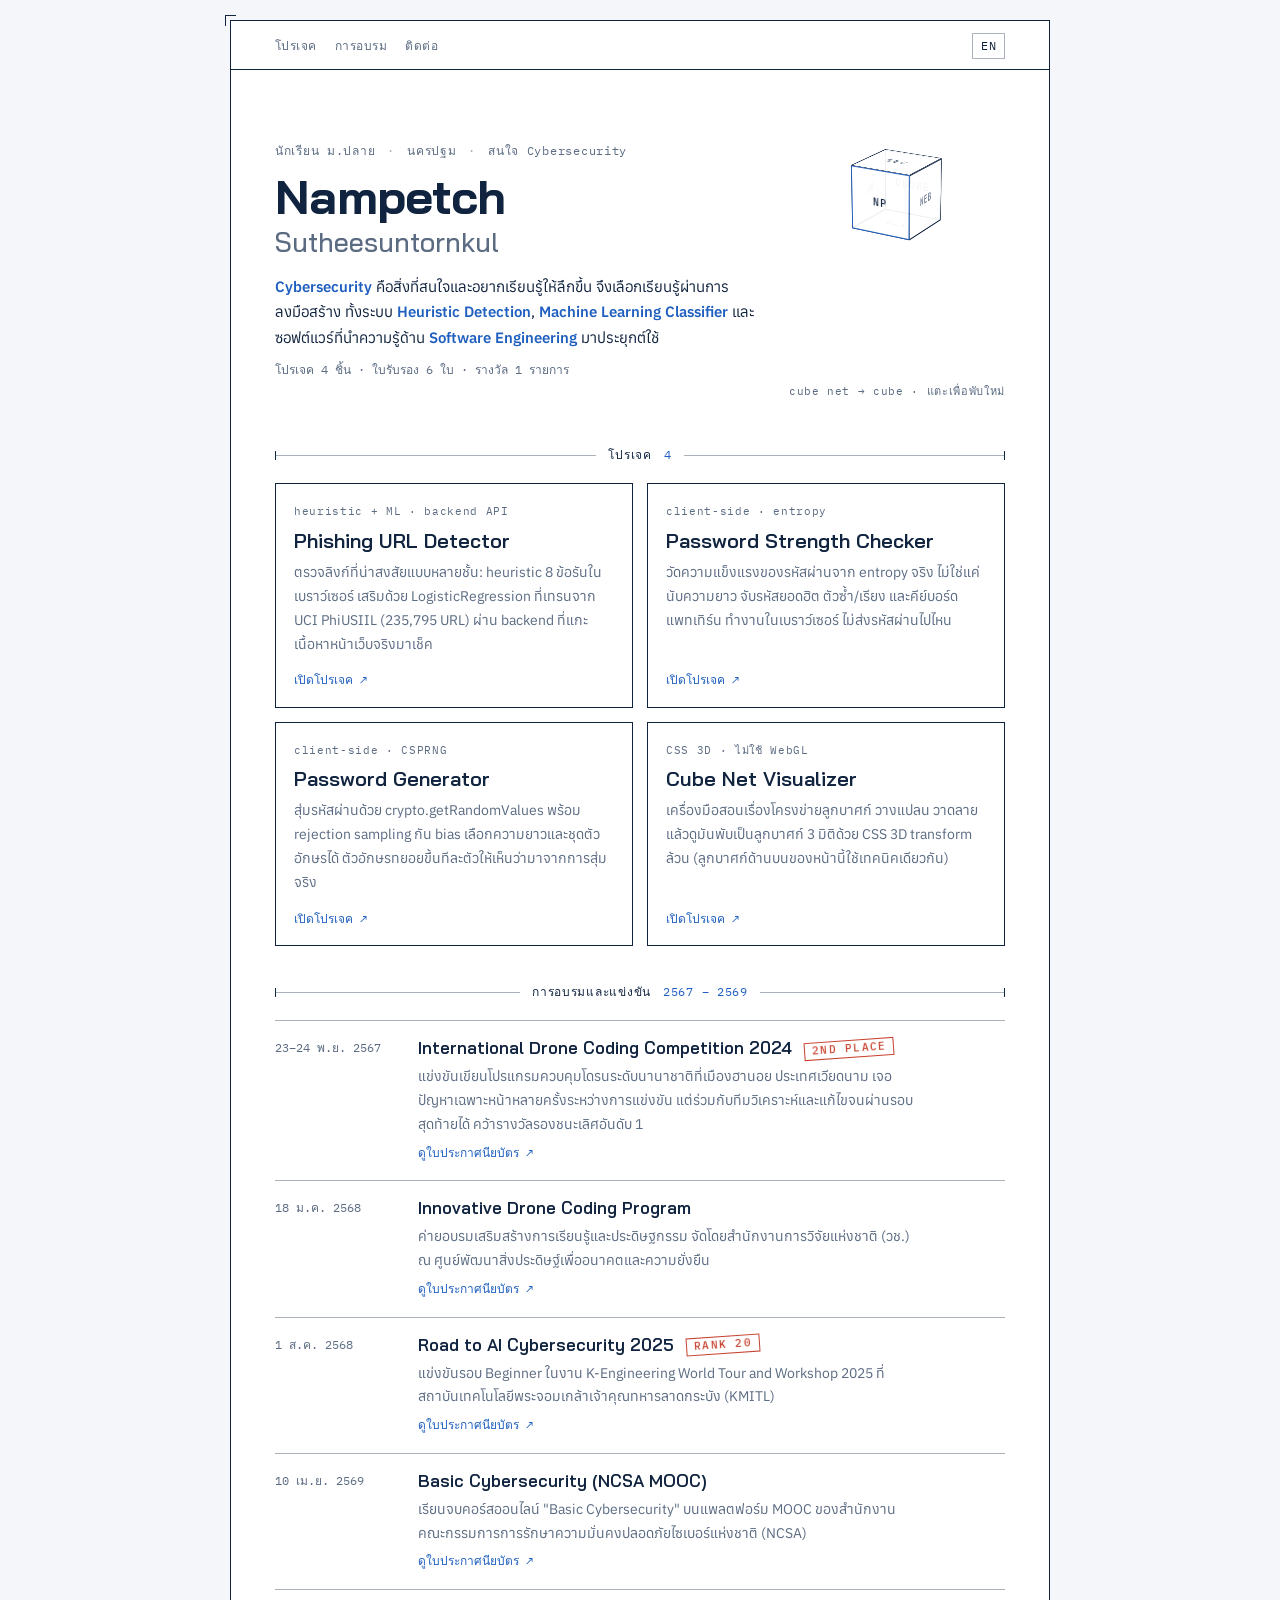
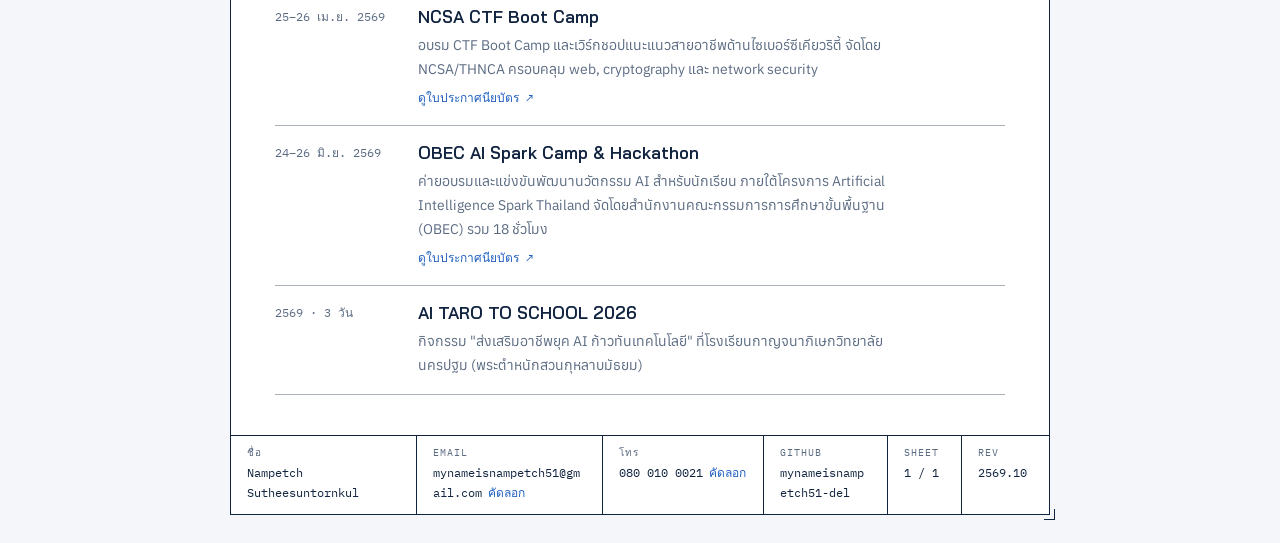
==== commit 65d22562: "Make blueprint design the main page Split preview.html into index.html and assets/styles.css, replac" ====
--- a/index.html
+++ b/index.html
@@ -6,208 +6,168 @@
 <title>Nampetch Sutheesuntornkul</title>
 <link rel="preconnect" href="https://fonts.googleapis.com">
 <link rel="preconnect" href="https://fonts.gstatic.com" crossorigin>
-<link href="https://fonts.googleapis.com/css2?family=IBM+Plex+Mono:wght@400;500;600;700&family=IBM+Plex+Sans+Thai:wght@400;500;600;700&display=swap" rel="stylesheet">
+<link href="https://fonts.googleapis.com/css2?family=Bai+Jamjuree:wght@500;600;700&family=Anuphan:wght@400;500;600&family=IBM+Plex+Mono:wght@400;500&display=swap" rel="stylesheet">
 <link rel="stylesheet" href="assets/styles.css">
 </head>
 <body>
-  <div class="page">
-    <header id="about">
-      <nav class="page-nav">
-        <div class="nav-links">
-          <a href="#about">about</a>
-          <a href="#projects">projects</a>
-          <a href="#training">training</a>
-          <a href="#contact">contact</a>
-        </div>
-        <a class="lang-toggle" href="en.html">EN</a>
-      </nav>
-      <h1>Nampetch Sutheesuntornkul<span class="cursor">_</span></h1>
-      <div class="tag-row">
-        <span class="tag">STATUS: ACTIVE</span>
-        <span class="tag">FOCUS: CYBERSECURITY</span>
-        <span class="tag dim">NAKHON PATHOM, TH</span>
+
+<div class="sheet">
+  <div class="strip">
+    <nav aria-label="หัวข้อ">
+      <a href="#projects">โปรเจค</a>
+      <a href="#training">การอบรม</a>
+      <a href="#contact">ติดต่อ</a>
+    </nav>
+    <a class="lang" href="en.html">EN</a>
+  </div>
+
+  <div class="inner">
+    <header class="hero" id="about">
+      <div class="hero-text">
+        <p class="eyebrow"><span>นักเรียน ม.ปลาย</span><span>นครปฐม</span><span>สนใจ Cybersecurity</span></p>
+        <h1>Nampetch <span class="sur">Sutheesuntornkul</span></h1>
+        <p class="bio">
+          <strong>Cybersecurity</strong> คือสิ่งที่สนใจและอยากเรียนรู้ให้ลึกขึ้น จึงเลือกเรียนรู้ผ่านการลงมือสร้าง
+          ทั้งระบบ <strong>Heuristic Detection</strong>, <strong>Machine Learning Classifier</strong>
+          และซอฟต์แวร์ที่นำความรู้ด้าน <strong>Software Engineering</strong> มาประยุกต์ใช้
+        </p>
+        <p class="bio-note">โปรเจค 4 ชิ้น · ใบรับรอง 6 ใบ · รางวัล 1 รายการ</p>
       </div>
-      <p class="bio">
-        <strong>Cybersecurity</strong> คือสิ่งที่สนใจและอยากเรียนรู้ให้ลึกขึ้น จึงเลือกเรียนรู้ผ่านการลงมือสร้าง
-        ทั้งระบบ <strong>Heuristic Detection</strong>, <strong>Machine Learning Classifier</strong>
-        และซอฟต์แวร์ที่นำความรู้ด้าน <strong>Software Engineering</strong> มาประยุกต์ใช้
-      </p>
+
+      <div class="net-wrap">
+        <button class="net-stage" id="netBtn" type="button" aria-label="เล่นแอนิเมชันพับลูกบาศก์อีกครั้ง">
+          <div class="net anim" id="net">
+            <div class="face up">SEC</div>
+            <div class="face left">ML</div>
+            <div class="face front">NP</div>
+            <div class="face right">WEB</div>
+            <div class="face down">CTF
+              <div class="face back" style="top:100%;left:-1px">DRONE</div>
+            </div>
+          </div>
+        </button>
+        <span class="net-cap">cube net → cube · แตะเพื่อพับใหม่</span>
+      </div>
     </header>
 
-    <div class="section-break"></div>
-
-    <p class="section-label">Projects</p>
-    <div id="projects" class="cards">
-
-      <a class="card" href="https://mynameisnampetch51-del.github.io/phishing-detector/" target="_blank">
-        <div class="card-title">Phishing URL Detector</div>
-        <div class="tag-row">
-          <span class="tag">ACTIVE</span>
-          <span class="tag dim">HEURISTIC + ML</span>
-          <span class="tag dim">BACKEND API</span>
-        </div>
-        <p class="card-desc">
-          ตรวจลิงก์ที่น่าสงสัยแบบหลายชั้น เลียนแบบระบบจริงอย่าง Google Safe Browsing:
-          heuristic 8 ข้อรันในเบราว์เซอร์ล้วน (IP-as-hostname, typosquatting, URL shortener ฯลฯ)
-          เสริมด้วย ML classifier (LogisticRegression เทรนจาก UCI PhiUSIIL dataset 235,795 URL)
-          ผ่าน backend API ที่แกะเนื้อหาหน้าเว็บจริงมาเช็ค
-        </p>
-        <span class="card-link">view project →</span>
+    <div class="dim" id="projects"><h2>โปรเจค</h2><span class="n">4</span></div>
+    <div class="projects">
+      <a class="proj" href="https://mynameisnampetch51-del.github.io/phishing-detector/" target="_blank" rel="noopener">
+        <span class="proj-kind">heuristic + ML · backend API</span>
+        <h3>Phishing URL Detector</h3>
+        <p>ตรวจลิงก์ที่น่าสงสัยแบบหลายชั้น: heuristic 8 ข้อรันในเบราว์เซอร์ เสริมด้วย LogisticRegression ที่เทรนจาก UCI PhiUSIIL (235,795 URL) ผ่าน backend ที่แกะเนื้อหาหน้าเว็บจริงมาเช็ค</p>
+        <span class="go">เปิดโปรเจค ↗</span>
       </a>
-
-      <a class="card" href="https://mynameisnampetch51-del.github.io/password-checker/" target="_blank">
-        <div class="card-title">Password Strength Checker</div>
-        <div class="tag-row">
-          <span class="tag">ACTIVE</span>
-          <span class="tag dim">CLIENT-SIDE</span>
-          <span class="tag dim">ENTROPY</span>
-        </div>
-        <p class="card-desc">
-          วัดความแข็งแรงของรหัสผ่านที่มีอยู่แล้วบนมาตรวัดเข็ม — ประเมินจาก entropy จริง
-          ไม่ใช่แค่นับความยาว จับรูปแบบที่เดาง่าย (รหัสยอดฮิต, ตัวอักษรซ้ำ/เรียงต่อเนื่อง,
-          คีย์บอร์ดแพทเทิร์น) ทำงานในเบราว์เซอร์ล้วน ไม่ส่งรหัสผ่านไปไหน
-        </p>
-        <span class="card-link">view project →</span>
+      <a class="proj" href="https://mynameisnampetch51-del.github.io/password-checker/" target="_blank" rel="noopener">
+        <span class="proj-kind">client-side · entropy</span>
+        <h3>Password Strength Checker</h3>
+        <p>วัดความแข็งแรงของรหัสผ่านจาก entropy จริง ไม่ใช่แค่นับความยาว จับรหัสยอดฮิต ตัวซ้ำ/เรียง และคีย์บอร์ดแพทเทิร์น ทำงานในเบราว์เซอร์ ไม่ส่งรหัสผ่านไปไหน</p>
+        <span class="go">เปิดโปรเจค ↗</span>
       </a>
-
-      <a class="card" href="https://mynameisnampetch51-del.github.io/password-checker/generator/" target="_blank">
-        <div class="card-title">Password Generator</div>
-        <div class="tag-row">
-          <span class="tag">ACTIVE</span>
-          <span class="tag dim">CLIENT-SIDE</span>
-          <span class="tag dim">CSPRNG</span>
-        </div>
-        <p class="card-desc">
-          สุ่มรหัสผ่านใหม่ด้วย crypto.getRandomValues (ไม่ใช่ Math.random) พร้อม rejection sampling
-          กัน bias เลือกความยาวและชุดตัวอักษรเองได้ ตัวอักษรทยอยขึ้นทีละตัวให้เห็นชัดว่าแต่ละตัวมาจาก
-          การสุ่มจริง ไม่ใช่ template สำเร็จรูป เชื่อมกับ Password Strength Checker ผ่านแถบลิงก์ด้านบน
-        </p>
-        <span class="card-link">view project →</span>
+      <a class="proj" href="https://mynameisnampetch51-del.github.io/password-checker/generator/" target="_blank" rel="noopener">
+        <span class="proj-kind">client-side · CSPRNG</span>
+        <h3>Password Generator</h3>
+        <p>สุ่มรหัสผ่านด้วย crypto.getRandomValues พร้อม rejection sampling กัน bias เลือกความยาวและชุดตัวอักษรได้ ตัวอักษรทยอยขึ้นทีละตัวให้เห็นว่ามาจากการสุ่มจริง</p>
+        <span class="go">เปิดโปรเจค ↗</span>
       </a>
-
-      <a class="card" href="https://mynameisnampetch51-del.github.io/cube/" target="_blank">
-        <div class="card-title">Cube Net Visualizer</div>
-        <div class="tag-row">
-          <span class="tag">ACTIVE</span>
-          <span class="tag dim">CSS 3D</span>
-        </div>
-        <p class="card-desc">
-          เครื่องมือ interactive สอนเรื่องโครงข่ายลูกบาศก์ (cube net) — วางแปลน วาดลาย
-          แล้วดูมันพับเป็นลูกบาศก์ 3 มิติด้วย CSS 3D transform ล้วน ไม่ใช้ WebGL/Three.js
-        </p>
-        <span class="card-link">view project →</span>
+      <a class="proj" href="https://mynameisnampetch51-del.github.io/cube/" target="_blank" rel="noopener">
+        <span class="proj-kind">CSS 3D · ไม่ใช้ WebGL</span>
+        <h3>Cube Net Visualizer</h3>
+        <p>เครื่องมือสอนเรื่องโครงข่ายลูกบาศก์ วางแปลน วาดลาย แล้วดูมันพับเป็นลูกบาศก์ 3 มิติด้วย CSS 3D transform ล้วน (ลูกบาศก์ด้านบนของหน้านี้ใช้เทคนิคเดียวกัน)</p>
+        <span class="go">เปิดโปรเจค ↗</span>
       </a>
-
     </div>
 
-    <div class="section-break"></div>
-
-    <p id="training" class="section-label">การอบรม</p>
-    <div class="log">
-
-      <a class="log-row" href="assets/certificates/international-drone-coding-competition-2024.jpg" target="_blank">
-        <div class="log-top">
-          <span class="tag dim">23–24 พ.ย. 2567</span>
-          <span class="tag">2ND PLACE</span>
-          <span class="log-title">International Drone Coding Competition 2024</span>
-        </div>
-        <p class="log-desc">
-          แข่งขันเขียนโปรแกรมควบคุมโดรนระดับนานาชาติที่เมืองฮานอย ประเทศเวียดนาม เจอปัญหาเฉพาะหน้า
-          หลายครั้งระหว่างการแข่งขัน แต่ร่วมกับทีมวิเคราะห์และแก้ไขจนผ่านรอบสุดท้ายได้ คว้ารางวัล
-          รองชนะเลิศอันดับ 1
-        </p>
-        <span class="log-link">ดูใบประกาศนียบัตร →</span>
-      </a>
-
-      <a class="log-row" href="assets/certificates/innovative-drone-coding-program.jpg" target="_blank">
-        <div class="log-top">
-          <span class="tag dim">18 ม.ค. 2568</span>
-          <span class="log-title">Innovative Drone Coding Program</span>
-        </div>
-        <p class="log-desc">
-          เข้าร่วมค่ายอบรมเสริมสร้างการเรียนรู้และประดิษฐกรรม หัวข้อ "Innovative Drone Coding Program"
-          จัดโดยสำนักงานการวิจัยแห่งชาติ (วช.) ณ ศูนย์พัฒนาสิ่งประดิษฐ์เพื่ออนาคตและความยั่งยืน
-        </p>
-        <span class="log-link">ดูใบประกาศนียบัตร →</span>
-      </a>
-
-      <a class="log-row" href="assets/certificates/road-to-ai-cybersecurity-2025.jpg" target="_blank">
-        <div class="log-top">
-          <span class="tag dim">1 ส.ค. 2568</span>
-          <span class="tag">RANK 20</span>
-          <span class="log-title">Road to AI Cybersecurity 2025</span>
-        </div>
-        <p class="log-desc">
-          เข้าร่วมแข่งขัน Road to AI Cybersecurity 2025 (รอบ Beginner) ในงาน K-Engineering World Tour
-          and Workshop 2025 ที่สถาบันเทคโนโลยีพระจอมเกล้าเจ้าคุณทหารลาดกระบัง (KMITL)
-        </p>
-        <span class="log-link">ดูใบประกาศนียบัตร →</span>
-      </a>
-
-      <a class="log-row" href="assets/certificates/basic-cybersecurity-ncsa.jpg" target="_blank">
-        <div class="log-top">
-          <span class="tag dim">10 เม.ย. 2569</span>
-          <span class="log-title">Basic Cybersecurity (NCSA MOOC)</span>
-        </div>
-        <p class="log-desc">
-          เรียนจบคอร์สออนไลน์ "Basic Cybersecurity" บนแพลตฟอร์ม MOOC ของสำนักงานคณะกรรมการ
-          การรักษาความมั่นคงปลอดภัยไซเบอร์แห่งชาติ (NCSA)
-        </p>
-        <span class="log-link">ดูใบประกาศนียบัตร →</span>
-      </a>
-
-      <a class="log-row" href="assets/certificates/obec-ai-spark-camp-2026.png" target="_blank">
-        <div class="log-top">
-          <span class="tag dim">24–26 มิ.ย. 2569</span>
-          <span class="log-title">OBEC AI Spark Camp &amp; Hackathon</span>
-        </div>
-        <p class="log-desc">
-          ค่ายอบรมและแข่งขันพัฒนานวัตกรรม AI สำหรับนักเรียน ภายใต้โครงการสร้างสรรค์ ปัญญาประดิษฐ์
-          ปลุกจิตคิดเรียนรู้ (Artificial Intelligence Spark Thailand) จัดโดยสำนักงานคณะกรรมการ
-          การศึกษาขั้นพื้นฐาน (OBEC) รวม 18 ชั่วโมง
-        </p>
-        <span class="log-link">ดูใบประกาศนียบัตร →</span>
-      </a>
-
-      <a class="log-row" href="assets/certificates/ncsa-boot-camp.jpg" target="_blank">
-        <div class="log-top">
-          <span class="tag dim">25–26 เม.ย. 2569</span>
-          <span class="log-title">NCSA Boot Camp</span>
-        </div>
-        <p class="log-desc">
-          ผ่านการอบรม NCSA CTF Boot Camp และเวิร์กชอปแนะแนวสายอาชีพด้านไซเบอร์ซีเคียวริตี้
-          จัดโดยสำนักงานคณะกรรมการการรักษาความมั่นคงปลอดภัยไซเบอร์แห่งชาติ (NCSA/THNCA)
-          ครอบคลุมเนื้อหาด้าน web, cryptography และ network security
-        </p>
-        <span class="log-link">ดูใบประกาศนียบัตร →</span>
-      </a>
-
-      <div class="log-row">
-        <div class="log-top">
-          <span class="tag dim">3 DAYS</span>
-          <span class="log-title">AI TARO TO SCHOOL 2026</span>
-        </div>
-        <p class="log-desc">
-          เข้าร่วมกิจกรรม "ส่งเสริมอาชีพยุค AI ก้าวทันเทคโนโลยี" ที่โรงเรียนกาญจนาภิเษกวิทยาลัย
-          นครปฐม (พระตำหนักสวนกุหลาบมัธยม)
-        </p>
+    <div class="dim" id="training"><h2>การอบรมและแข่งขัน</h2><span class="n">2567 – 2569</span></div>
+    <div class="tl">
+      <div class="when">23–24 พ.ย. 2567</div>
+      <div class="what">
+        <h3>International Drone Coding Competition 2024 <span class="stamp">2ND PLACE</span></h3>
+        <p>แข่งขันเขียนโปรแกรมควบคุมโดรนระดับนานาชาติที่เมืองฮานอย ประเทศเวียดนาม เจอปัญหาเฉพาะหน้าหลายครั้งระหว่างการแข่งขัน แต่ร่วมกับทีมวิเคราะห์และแก้ไขจนผ่านรอบสุดท้ายได้ คว้ารางวัลรองชนะเลิศอันดับ 1</p>
+        <a class="cert" href="assets/certificates/international-drone-coding-competition-2024.jpg" target="_blank" rel="noopener">ดูใบประกาศนียบัตร ↗</a>
       </div>
 
-    </div>
+      <div class="when">18 ม.ค. 2568</div>
+      <div class="what">
+        <h3>Innovative Drone Coding Program</h3>
+        <p>ค่ายอบรมเสริมสร้างการเรียนรู้และประดิษฐกรรม จัดโดยสำนักงานการวิจัยแห่งชาติ (วช.) ณ ศูนย์พัฒนาสิ่งประดิษฐ์เพื่ออนาคตและความยั่งยืน</p>
+        <a class="cert" href="assets/certificates/innovative-drone-coding-program.jpg" target="_blank" rel="noopener">ดูใบประกาศนียบัตร ↗</a>
+      </div>
 
-    <div class="section-break"></div>
+      <div class="when">1 ส.ค. 2568</div>
+      <div class="what">
+        <h3>Road to AI Cybersecurity 2025 <span class="stamp">RANK 20</span></h3>
+        <p>แข่งขันรอบ Beginner ในงาน K-Engineering World Tour and Workshop 2025 ที่สถาบันเทคโนโลยีพระจอมเกล้าเจ้าคุณทหารลาดกระบัง (KMITL)</p>
+        <a class="cert" href="assets/certificates/road-to-ai-cybersecurity-2025.jpg" target="_blank" rel="noopener">ดูใบประกาศนียบัตร ↗</a>
+      </div>
 
-    <p id="contact" class="section-label">Contact</p>
-    <div>
-      <div class="field-row">
-        <span class="field-label">Email</span>
-        <a class="field-value" href="mailto:mynameisnampetch51@gmail.com">mynameisnampetch51@gmail.com</a>
+      <div class="when">10 เม.ย. 2569</div>
+      <div class="what">
+        <h3>Basic Cybersecurity (NCSA MOOC)</h3>
+        <p>เรียนจบคอร์สออนไลน์ "Basic Cybersecurity" บนแพลตฟอร์ม MOOC ของสำนักงานคณะกรรมการการรักษาความมั่นคงปลอดภัยไซเบอร์แห่งชาติ (NCSA)</p>
+        <a class="cert" href="assets/certificates/basic-cybersecurity-ncsa.jpg" target="_blank" rel="noopener">ดูใบประกาศนียบัตร ↗</a>
       </div>
-      <div class="field-row">
-        <span class="field-label">Phone</span>
-        <span class="field-value">0800100021</span>
+
+      <div class="when">25–26 เม.ย. 2569</div>
+      <div class="what">
+        <h3>NCSA CTF Boot Camp</h3>
+        <p>อบรม CTF Boot Camp และเวิร์กชอปแนะแนวสายอาชีพด้านไซเบอร์ซีเคียวริตี้ จัดโดย NCSA/THNCA ครอบคลุม web, cryptography และ network security</p>
+        <a class="cert" href="assets/certificates/ncsa-boot-camp.jpg" target="_blank" rel="noopener">ดูใบประกาศนียบัตร ↗</a>
+      </div>
+
+      <div class="when">24–26 มิ.ย. 2569</div>
+      <div class="what">
+        <h3>OBEC AI Spark Camp &amp; Hackathon</h3>
+        <p>ค่ายอบรมและแข่งขันพัฒนานวัตกรรม AI สำหรับนักเรียน ภายใต้โครงการ Artificial Intelligence Spark Thailand จัดโดยสำนักงานคณะกรรมการการศึกษาขั้นพื้นฐาน (OBEC) รวม 18 ชั่วโมง</p>
+        <a class="cert" href="assets/certificates/obec-ai-spark-camp-2026.png" target="_blank" rel="noopener">ดูใบประกาศนียบัตร ↗</a>
+      </div>
+
+      <div class="when">2569 · 3 วัน</div>
+      <div class="what">
+        <h3>AI TARO TO SCHOOL 2026</h3>
+        <p>กิจกรรม "ส่งเสริมอาชีพยุค AI ก้าวทันเทคโนโลยี" ที่โรงเรียนกาญจนาภิเษกวิทยาลัย นครปฐม (พระตำหนักสวนกุหลาบมัธยม)</p>
       </div>
     </div>
   </div>
+
+  <footer class="tb" id="contact">
+    <div><span class="k">ชื่อ</span><span class="v">Nampetch Sutheesuntornkul</span></div>
+    <div><span class="k">EMAIL</span><span class="v" id="email">mynameisnampetch51@gmail.com</span><button class="copy" type="button" data-copy="email">คัดลอก</button></div>
+    <div><span class="k">โทร</span><span class="v" id="phone">080 010 0021</span><button class="copy" type="button" data-copy="phone">คัดลอก</button></div>
+    <div><span class="k">GITHUB</span><a class="v" href="https://github.com/mynameisnampetch51-del" target="_blank" rel="noopener">mynameisnampetch51-del</a></div>
+    <div><span class="k">SHEET</span><span class="v">1 / 1</span></div>
+    <div><span class="k">REV</span><span class="v">2569.10</span></div>
+  </footer>
+</div>
+
+<script>
+(function () {
+  var net = document.getElementById('net');
+  var btn = document.getElementById('netBtn');
+  var reduce = window.matchMedia('(prefers-reduced-motion: reduce)').matches;
+  if (reduce) { net.classList.remove('anim'); net.classList.add('folded'); }
+  btn.addEventListener('click', function () {
+    if (reduce) { net.classList.toggle('folded'); return; }
+    net.classList.remove('anim', 'folded');
+    void net.offsetWidth; /* restart keyframes */
+    net.classList.add('anim');
+  });
+
+  document.querySelectorAll('.copy').forEach(function (b) {
+    b.addEventListener('click', function () {
+      var el = document.getElementById(b.dataset.copy);
+      var text = el.textContent.replace(/\s+/g, b.dataset.copy === 'phone' ? '' : ' ').trim();
+      var done = function () { b.textContent = 'คัดลอกแล้ว'; setTimeout(function () { b.textContent = 'คัดลอก'; }, 1500); };
+      var fallback = function () {
+        var r = document.createRange(); r.selectNodeContents(el);
+        var s = window.getSelection(); s.removeAllRanges(); s.addRange(r);
+      };
+      if (navigator.clipboard && navigator.clipboard.writeText) {
+        navigator.clipboard.writeText(text).then(done, fallback);
+      } else { fallback(); }
+    });
+  });
+})();
+</script>
 </body>
 </html>
--- a/assets/styles.css
+++ b/assets/styles.css
@@ -1,323 +1,230 @@
+/* Layout: one engineering drawing sheet. Grid paper, 1px frame, dimension-line section rules, title block as footer.
+   Signature: hero cube net (from the Cube Net Visualizer project) folds into a cube once on load. */
 :root {
-  --ink-900: #0F1419;
-  --ink-800: #161C23;
-  --rule: #2A323C;
-  --fg: #E8E6DE;
-  --fg-dim: #8B93A0;
-  --signal: #E8A33D;
-  --signal-soft: rgba(232, 163, 61, 0.14);
+  --paper: #F4F6F9;
+  --paper-2: #FFFFFF;
+  --grid-minor: rgba(16, 35, 63, 0.07);
+  --grid-major: rgba(16, 35, 63, 0.14);
+  --ink: #10233F;
+  --ink-dim: #5B6B82;
+  --rule: rgba(16, 35, 63, 0.35);
+  --blue: #1F5FBF;
+  --blue-soft: rgba(31, 95, 191, 0.10);
+  --seal: #C7402D;
+  --face: rgba(255, 255, 255, 0.92);
+  --display: "Bai Jamjuree", "Anuphan", system-ui, sans-serif;
+  --body: "Anuphan", "Bai Jamjuree", system-ui, sans-serif;
+  --mono: "IBM Plex Mono", ui-monospace, SFMono-Regular, Menlo, monospace;
+}
+@media (prefers-color-scheme: dark) {
+  :root:not([data-theme="light"]) {
+    --paper: #0E1626; --paper-2: #131D30;
+    --grid-minor: rgba(230, 236, 245, 0.06); --grid-major: rgba(230, 236, 245, 0.12);
+    --ink: #E6ECF5; --ink-dim: #93A2B8; --rule: rgba(230, 236, 245, 0.35);
+    --blue: #6FA1F2; --blue-soft: rgba(111, 161, 242, 0.14); --seal: #E8604B;
+    --face: rgba(19, 29, 48, 0.92);
+    color-scheme: dark;
+  }
+}
+:root[data-theme="dark"] {
+  --paper: #0E1626; --paper-2: #131D30;
+  --grid-minor: rgba(230, 236, 245, 0.06); --grid-major: rgba(230, 236, 245, 0.12);
+  --ink: #E6ECF5; --ink-dim: #93A2B8; --rule: rgba(230, 236, 245, 0.35);
+  --blue: #6FA1F2; --blue-soft: rgba(111, 161, 242, 0.14); --seal: #E8604B;
+  --face: rgba(19, 29, 48, 0.92);
+  color-scheme: dark;
 }
 
 * { box-sizing: border-box; }
-
-html {
-  scroll-behavior: smooth;
-}
-
+html { scroll-behavior: smooth; }
 body {
   margin: 0;
-  min-height: 100vh;
-  background: var(--ink-900);
-  color: var(--fg);
-  font-family: "IBM Plex Sans Thai", sans-serif;
+  background-color: var(--paper);
+  color: var(--ink);
+  font-family: var(--body);
+  font-size: 15px;
+  line-height: 1.7;
+  padding-block: 20px 28px;
+  padding-left: max(16px, env(safe-area-inset-left, 0px));
+  padding-right: max(16px, env(safe-area-inset-right, 0px));
   -webkit-font-smoothing: antialiased;
 }
-
-::selection {
-  background: var(--signal-soft);
-  color: var(--fg);
-}
-
-.page {
-  max-width: 680px;
+::selection { background: var(--blue-soft); }
+
+a { color: var(--blue); text-decoration: none; }
+a:hover { text-decoration: underline; text-underline-offset: 3px; }
+a:focus-visible, button:focus-visible { outline: 2px solid var(--blue); outline-offset: 3px; }
+
+.sheet {
+  max-width: 820px;
   margin: 0 auto;
-  padding: 56px 20px 80px;
-}
-
-/* ---------- masthead ---------- */
-
-.page-nav {
-  display: flex;
-  flex-wrap: wrap;
-  justify-content: space-between;
-  align-items: center;
-  gap: 8px 18px;
-  margin-bottom: 28px;
-  font-family: "IBM Plex Mono", monospace;
-  font-size: 12px;
-}
-
-.nav-links {
-  display: flex;
-  flex-wrap: wrap;
-  gap: 4px 18px;
-}
-
-.page-nav a {
-  color: var(--fg-dim);
-  text-decoration: none;
-}
-
-.nav-links a::before {
-  content: "#";
-  color: var(--rule);
-  margin-right: 1px;
-}
-
-.page-nav a:hover {
-  color: var(--signal);
-}
-
+  border: 1px solid var(--ink);
+  background: var(--paper-2);
+  padding: 0;
+  position: relative;
+}
+.sheet::before, .sheet::after {
+  /* corner registration marks, like a real drawing sheet */
+  content: ""; position: absolute; width: 10px; height: 10px;
+  border: 1px solid var(--ink);
+}
+.sheet::before { top: -6px; left: -6px; border-right: 0; border-bottom: 0; }
+.sheet::after  { bottom: -6px; right: -6px; border-left: 0; border-top: 0; }
+
+.inner { padding: 22px clamp(18px, 4vw, 44px) 0; }
+
+/* ---------- top strip ---------- */
+.strip {
+  display: flex; flex-wrap: wrap; justify-content: space-between; align-items: center; gap: 8px 16px;
+  font-family: var(--mono); font-size: 12px; letter-spacing: 0.04em; color: var(--ink-dim);
+  border-bottom: 1px solid var(--ink);
+  padding: 0 clamp(18px, 4vw, 44px) 10px;
+  padding-top: 12px;
+}
+.strip nav { display: flex; flex-wrap: wrap; gap: 4px 18px; }
+.strip nav a { color: var(--ink-dim); }
+.strip nav a:hover { color: var(--blue); }
+.strip .lang { border: 1px solid var(--rule); padding: 2px 8px; color: var(--ink); }
+
+/* ---------- hero ---------- */
+.hero {
+  display: grid; grid-template-columns: 1fr auto; gap: 20px 32px; align-items: center;
+  padding-block: 28px 8px;
+}
+.hero-text { min-width: 0; }
+.eyebrow {
+  font-family: var(--mono); font-size: 12px; letter-spacing: 0.06em; color: var(--ink-dim);
+  margin: 0 0 10px; display: flex; flex-wrap: wrap; gap: 4px 12px;
+}
+.eyebrow span + span::before { content: "·"; margin-right: 12px; color: var(--rule); }
 h1 {
-  font-family: "IBM Plex Mono", monospace;
-  font-weight: 700;
-  font-size: clamp(18px, 5.2vw, 30px);
-  letter-spacing: -0.01em;
-  margin: 0;
-  overflow-wrap: break-word;
-}
-
-.cursor {
-  display: inline-block;
-  color: var(--signal);
-  animation: blink 1s steps(1) infinite;
-}
-
-@keyframes blink {
-  0%, 49% { opacity: 1; }
-  50%, 100% { opacity: 0; }
-}
+  font-family: var(--display); font-weight: 700; font-size: clamp(30px, 6vw, 48px);
+  line-height: 1.05; letter-spacing: -0.015em; margin: 0; text-wrap: balance; overflow-wrap: anywhere;
+}
+h1 .sur { display: block; font-weight: 500; font-size: 0.56em; color: var(--ink-dim); letter-spacing: 0; margin-top: 6px; }
+.bio { margin: 18px 0 0; max-width: 58ch; color: var(--ink); }
+.bio strong { font-weight: 600; color: var(--blue); }
+.bio-note { margin: 10px 0 0; font-family: var(--mono); font-size: 12px; color: var(--ink-dim); }
+
+/* cube net ------------------------------------------------ */
+.net-wrap { display: grid; justify-items: center; gap: 6px; }
+.net-stage {
+  --s: 64px;
+  width: calc(var(--s) * 3); height: calc(var(--s) * 4);
+  perspective: 900px; cursor: pointer; background: none; border: 0; padding: 0;
+  display: grid; place-items: center;
+}
+.net {
+  position: relative; width: calc(var(--s) * 3); height: calc(var(--s) * 4);
+  transform-style: preserve-3d;
+  transform: rotateX(-22deg) rotateY(-30deg) translateY(calc(var(--s) * 0.25));
+  transition: transform 0.8s ease;
+}
+.face {
+  position: absolute; width: var(--s); height: var(--s);
+  border: 1px solid var(--ink); background: var(--face);
+  font-family: var(--mono); font-size: 11px; letter-spacing: 0.08em; color: var(--ink-dim);
+  display: grid; place-items: center; backface-visibility: visible;
+  transform-style: preserve-3d;
+}
+.face.front { left: var(--s); top: var(--s); color: var(--ink); font-weight: 500; border-color: var(--blue); }
+.face.up    { left: var(--s); top: 0; transform-origin: 50% 100%; }
+.face.down  { left: var(--s); top: calc(var(--s) * 2); transform-origin: 50% 0; }
+.face.left  { left: 0; top: var(--s); transform-origin: 100% 50%; }
+.face.right { left: calc(var(--s) * 2); top: var(--s); transform-origin: 0 50%; }
+.face.back  { left: 0; top: var(--s); transform-origin: 50% 0; } /* child of .down */
+
+.net.folded .face.up    { transform: rotateX(90deg); }
+.net.folded .face.down  { transform: rotateX(-90deg); }
+.net.folded .face.left  { transform: rotateY(-90deg); }
+.net.folded .face.right { transform: rotateY(90deg); }
+.net.folded .face.back  { transform: rotateX(-90deg); }
+.net.folded { transform: rotateX(-22deg) rotateY(-30deg) translateY(calc(var(--s) * -0.4)) translateZ(calc(var(--s) * 0.5)); }
+
+.net.anim .face.up    { animation: fold-up 1.4s cubic-bezier(.6,0,.2,1) 0.5s forwards; }
+.net.anim .face.down  { animation: fold-down 1.4s cubic-bezier(.6,0,.2,1) 0.5s forwards; }
+.net.anim .face.left  { animation: fold-left 1.4s cubic-bezier(.6,0,.2,1) 0.7s forwards; }
+.net.anim .face.right { animation: fold-right 1.4s cubic-bezier(.6,0,.2,1) 0.7s forwards; }
+.net.anim .face.back  { animation: fold-down 1.4s cubic-bezier(.6,0,.2,1) 1.0s forwards; }
+.net.anim { animation: lift 1.6s ease 0.9s forwards; }
+@keyframes fold-up    { to { transform: rotateX(90deg); } }
+@keyframes fold-down  { to { transform: rotateX(-90deg); } }
+@keyframes fold-left  { to { transform: rotateY(-90deg); } }
+@keyframes fold-right { to { transform: rotateY(90deg); } }
+@keyframes lift { to { transform: rotateX(-22deg) rotateY(-30deg) translateY(calc(var(--s) * -0.4)) translateZ(calc(var(--s) * 0.5)); } }
+
+.net-cap { font-family: var(--mono); font-size: 11px; letter-spacing: 0.06em; color: var(--ink-dim); text-align: center; }
 
 @media (prefers-reduced-motion: reduce) {
-  .cursor { animation: none; }
-}
-
-.lang-toggle {
-  font-family: "IBM Plex Mono", monospace;
-  font-size: 12px;
-  letter-spacing: 0.04em;
-  color: var(--fg-dim);
-  text-decoration: none;
-  border: 1px solid var(--rule);
-  border-radius: 999px;
-  padding: 4px 10px;
-}
-
-.lang-toggle:hover {
-  color: var(--signal);
-  border-color: var(--signal);
-}
-
-.tag-row {
-  display: flex;
-  flex-wrap: wrap;
-  gap: 8px;
-  margin-top: 14px;
-}
-
-.tag {
-  font-family: "IBM Plex Mono", monospace;
-  font-size: 11px;
-  letter-spacing: 0.02em;
-  color: var(--signal);
-  background: var(--signal-soft);
-  border: 1px solid rgba(232, 163, 61, 0.35);
-  border-radius: 3px;
-  padding: 3px 8px;
-  white-space: nowrap;
-}
-
-.tag.dim {
-  color: var(--fg-dim);
-  background: transparent;
-  border-color: var(--rule);
-}
-
-.bio {
-  margin: 18px 0 0;
-  color: var(--fg-dim);
-  line-height: 1.75;
-  max-width: 56ch;
-}
-
-.bio strong {
-  color: var(--fg);
-  font-weight: 600;
-}
-
-/* ---------- sections ---------- */
-
-.section-break {
-  border-top: 1px solid var(--rule);
-  margin: 48px 0;
-}
-
-.section-label {
-  display: flex;
-  align-items: center;
-  gap: 8px;
-  font-family: "IBM Plex Sans Thai", sans-serif;
-  font-weight: 600;
-  font-size: 12px;
-  letter-spacing: 0.08em;
-  text-transform: uppercase;
-  color: var(--fg-dim);
-  margin: 0 0 16px;
-}
-
-.section-label::before {
-  content: "";
-  width: 7px;
-  height: 7px;
-  background: var(--signal);
-  flex-shrink: 0;
-}
-
-/* ---------- project cards ---------- */
-
-.cards {
-  display: flex;
-  flex-direction: column;
-  gap: 12px;
-}
-
-.card {
-  display: block;
-  padding: 20px;
-  background: var(--ink-800);
-  border: 1px solid var(--rule);
-  border-radius: 6px;
-  text-decoration: none;
-  color: inherit;
-  box-shadow: inset 3px 0 0 0 transparent;
-  transition: box-shadow 0.15s ease, border-color 0.15s ease;
-}
-
-a.card:hover,
-a.card:focus-visible {
-  border-color: rgba(232, 163, 61, 0.4);
-  box-shadow: inset 3px 0 0 0 var(--signal);
-}
-
-.card-title {
-  font-family: "IBM Plex Mono", monospace;
-  font-weight: 600;
-  font-size: 16px;
-  color: var(--fg);
-}
-
-.card-desc {
-  margin: 12px 0 0;
-  color: var(--fg-dim);
-  font-size: 14px;
-  line-height: 1.7;
-}
-
-.card-link {
-  display: inline-block;
-  margin-top: 12px;
-  font-family: "IBM Plex Mono", monospace;
-  font-size: 12px;
-  color: var(--signal);
-}
-
-a.card:hover .card-link {
-  text-decoration: underline;
-}
-
-/* ---------- training log ---------- */
-
-.log {
-  margin: 0;
-}
-
-.log-row {
-  display: block;
-  padding: 18px 2px;
-  border-top: 1px solid var(--rule);
-  text-decoration: none;
-  color: inherit;
-}
-
-.log-row:last-child {
-  border-bottom: 1px solid var(--rule);
-}
-
-.log-top {
-  display: flex;
-  align-items: baseline;
-  flex-wrap: wrap;
-  gap: 8px 10px;
-}
-
-.log-title {
-  font-family: "IBM Plex Mono", monospace;
-  font-weight: 600;
-  font-size: 15px;
-  color: var(--fg);
-}
-
-.log-desc {
-  margin: 10px 0 0;
-  color: var(--fg-dim);
-  font-size: 14px;
-  line-height: 1.7;
-}
-
-.log-link {
-  display: inline-block;
-  margin-top: 10px;
-  font-family: "IBM Plex Mono", monospace;
-  font-size: 12px;
-  color: var(--signal);
-}
-
-a.log-row:hover .log-link {
-  text-decoration: underline;
-}
-
-a.log-row:hover .log-title {
-  color: var(--signal);
-}
-
-/* ---------- contact ---------- */
-
-.field-row {
-  display: flex;
-  flex-wrap: wrap;
-  align-items: baseline;
-  gap: 4px 16px;
-  padding: 14px 2px;
-  border-top: 1px solid var(--rule);
-}
-
-.field-row:last-child {
-  border-bottom: 1px solid var(--rule);
-}
-
-.field-label {
-  font-family: "IBM Plex Mono", monospace;
-  font-size: 11px;
-  letter-spacing: 0.06em;
-  text-transform: uppercase;
-  color: var(--fg-dim);
-  width: 72px;
-  flex-shrink: 0;
-}
-
-.field-value {
-  font-family: "IBM Plex Mono", monospace;
-  font-size: 15px;
-  color: var(--fg);
-  text-decoration: none;
-}
-
-a.field-value:hover {
-  color: var(--signal);
-}
-
-a:focus-visible,
-button:focus-visible {
-  outline: 2px solid var(--signal);
-  outline-offset: 2px;
-}
+  .net.anim .face, .net.anim { animation: none !important; }
+  .net { transition: none; }
+}
+
+/* ---------- dimension-line section rule ---------- */
+.dim {
+  display: flex; align-items: center; gap: 12px;
+  margin: 36px 0 18px;
+  font-family: var(--mono); font-size: 12px; letter-spacing: 0.06em; color: var(--ink-dim); white-space: nowrap;
+}
+.dim::before, .dim::after {
+  content: ""; flex: 1; height: 1px; background: var(--rule);
+  position: relative;
+}
+.dim::before { border-left: 1px solid var(--ink); height: 9px; background: linear-gradient(var(--rule), var(--rule)) center / 100% 1px no-repeat; }
+.dim::after  { border-right: 1px solid var(--ink); height: 9px; background: linear-gradient(var(--rule), var(--rule)) center / 100% 1px no-repeat; }
+.dim h2 { font: inherit; margin: 0; color: var(--ink); font-weight: 500; }
+.dim .n { color: var(--blue); }
+
+/* ---------- projects ---------- */
+.projects { display: grid; grid-template-columns: repeat(2, minmax(0, 1fr)); gap: 14px; }
+.proj {
+  display: flex; flex-direction: column; gap: 8px; min-width: 0;
+  padding: 18px 18px 16px; border: 1px solid var(--ink); background: var(--paper-2);
+  color: inherit; text-decoration: none; position: relative;
+  transition: transform 0.15s ease, box-shadow 0.15s ease;
+}
+.proj:hover, .proj:focus-visible { text-decoration: none; transform: translate(-2px, -2px); box-shadow: 4px 4px 0 var(--blue); }
+.proj-kind { font-family: var(--mono); font-size: 11px; letter-spacing: 0.06em; color: var(--ink-dim); }
+.proj h3 { font-family: var(--display); font-weight: 600; font-size: 20px; line-height: 1.2; margin: 0; color: var(--ink); text-wrap: balance; }
+.proj p { margin: 0; font-size: 14px; color: var(--ink-dim); }
+.proj .go { margin-top: auto; padding-top: 6px; font-family: var(--mono); font-size: 12px; color: var(--blue); }
+.proj:hover .go { text-decoration: underline; text-underline-offset: 3px; }
+
+/* ---------- timeline ---------- */
+.tl { display: grid; grid-template-columns: 9.5em minmax(0, 1fr); border-top: 1px solid var(--rule); }
+.tl > * { padding: 16px 0; border-bottom: 1px solid var(--rule); min-width: 0; }
+.tl .when { font-family: var(--mono); font-size: 12px; color: var(--ink-dim); padding-right: 12px; line-height: 1.9; font-variant-numeric: tabular-nums; }
+.tl .what h3 { font-family: var(--display); font-weight: 600; font-size: 17px; line-height: 1.3; margin: 0; display: flex; flex-wrap: wrap; align-items: center; gap: 6px 12px; }
+.tl .what p { margin: 6px 0 0; font-size: 14px; color: var(--ink-dim); max-width: 62ch; }
+.tl .what .cert { font-family: var(--mono); font-size: 12px; display: inline-block; margin-top: 6px; }
+.stamp {
+  font-family: var(--mono); font-size: 10.5px; letter-spacing: 0.12em; font-weight: 500;
+  color: var(--seal); border: 1.5px solid var(--seal); padding: 1px 7px;
+  transform: rotate(-4deg); display: inline-block; white-space: nowrap;
+}
+
+/* ---------- title block ---------- */
+.tb {
+  margin-top: 40px; border-top: 1px solid var(--ink);
+  display: grid; grid-template-columns: 1.5fr 1.5fr 1.3fr 1fr 0.6fr 0.7fr;
+  font-family: var(--mono); font-size: 12px;
+}
+.tb > div { padding: 8px clamp(10px, 2vw, 16px) 10px; border-right: 1px solid var(--ink); min-width: 0; overflow-wrap: anywhere; }
+.tb > div:last-child { border-right: 0; }
+.tb .k { display: block; font-size: 10px; letter-spacing: 0.1em; color: var(--ink-dim); margin-bottom: 2px; }
+.tb .v { color: var(--ink); }
+.tb .copy { font: inherit; color: var(--blue); background: none; border: 0; padding: 0; cursor: pointer; margin-left: 6px; }
+.tb .copy:hover { text-decoration: underline; }
+
+/* ---------- responsive ---------- */
+@media (max-width: 680px) {
+  .hero { grid-template-columns: 1fr; }
+  .net-wrap { justify-self: start; }
+  .projects { grid-template-columns: 1fr; }
+  .tl { grid-template-columns: 1fr; }
+  .tl .when { padding-bottom: 0; border-bottom: 0; }
+  .tl .what { padding-top: 4px; }
+  .tb { grid-template-columns: 1fr 1fr; }
+  .tb > div:nth-child(2n) { border-right: 0; }
+  .tb > div { border-bottom: 1px solid var(--rule); }
+}
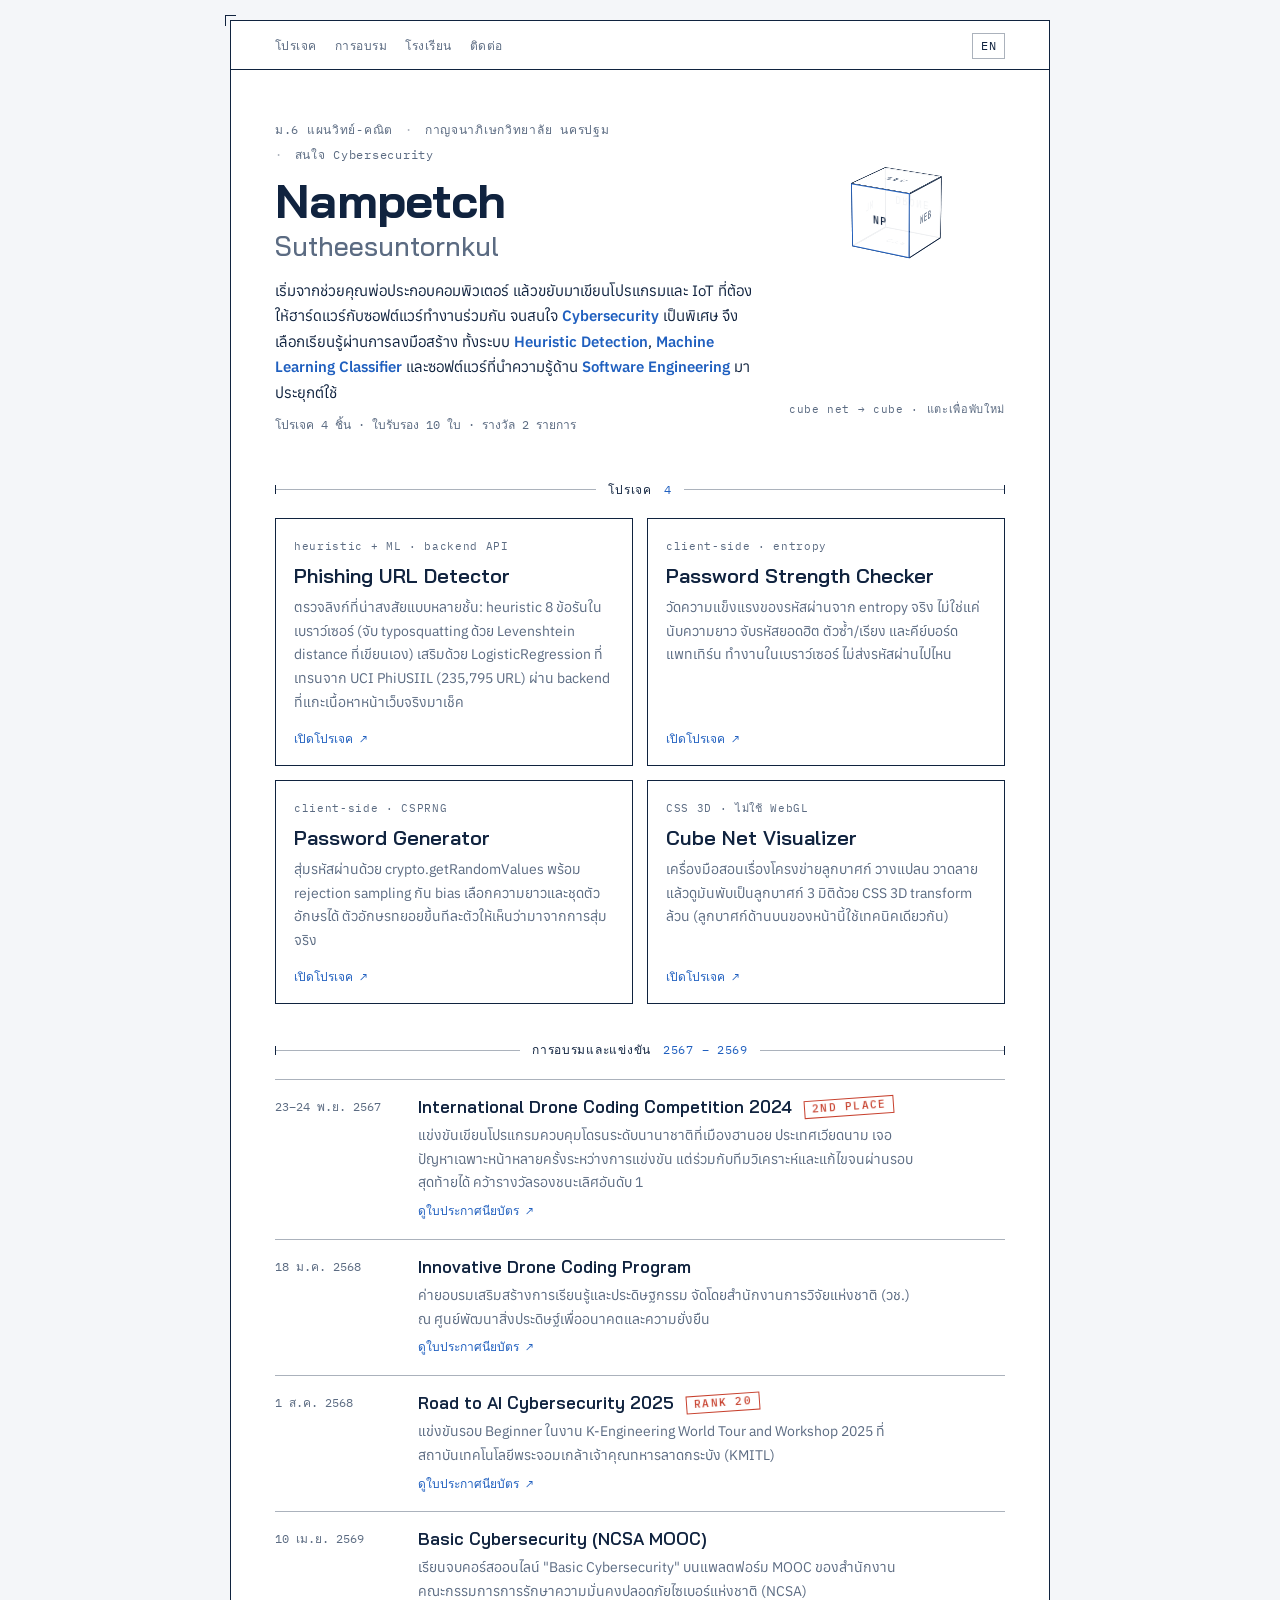
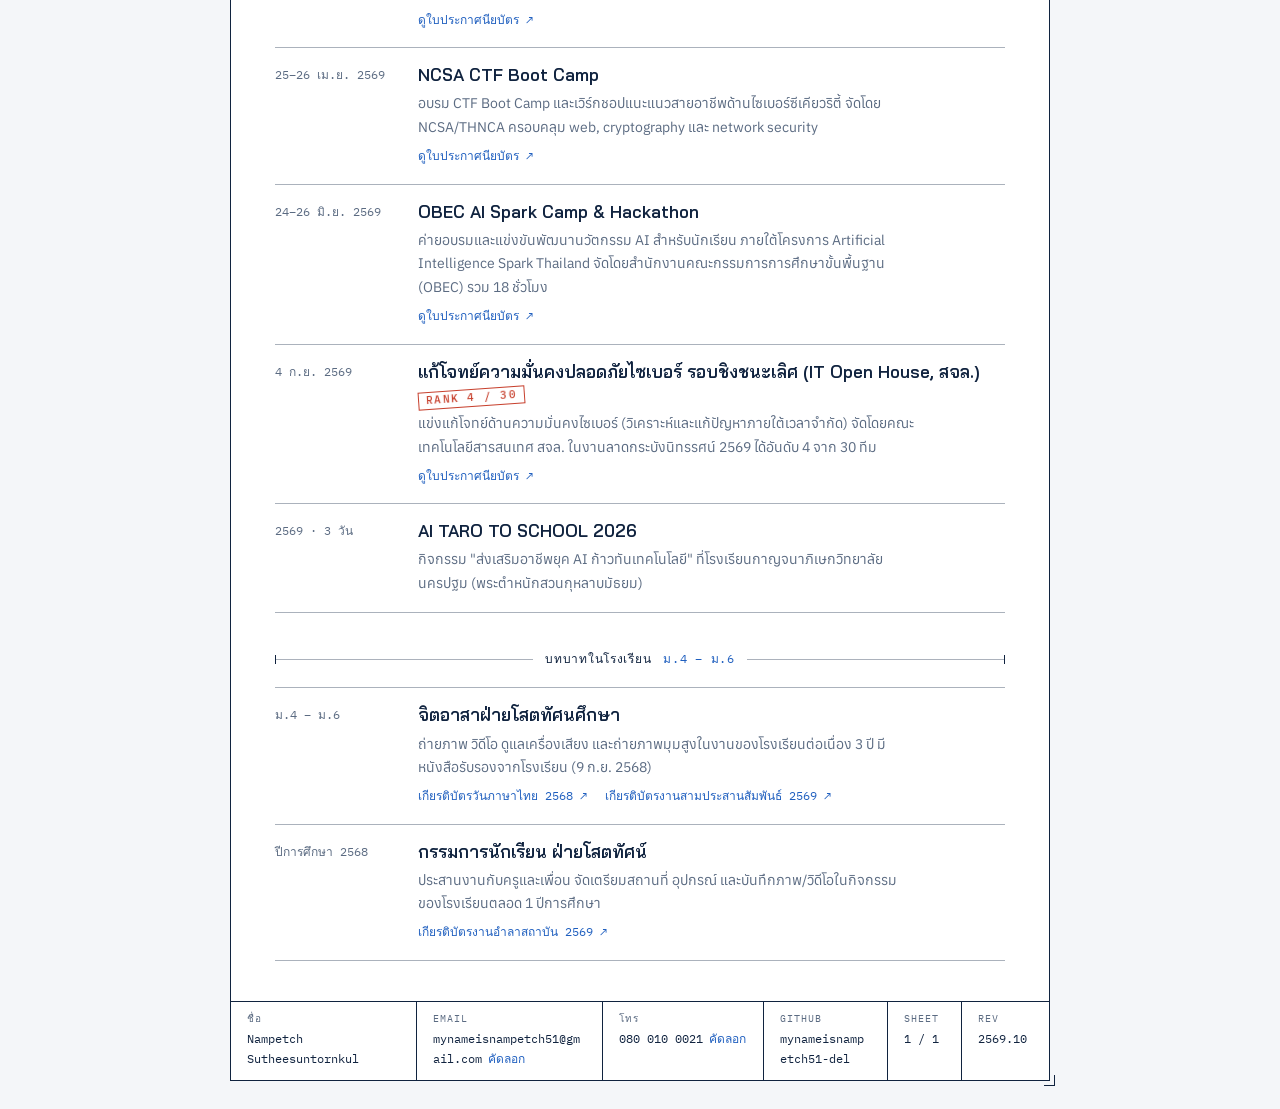
==== commit 578226c3: "Update content from TCAS folio 2570 - Add KMITL IT Open House cyber challenge (rank 4/30) with certi" ====
--- a/index.html
+++ b/index.html
@@ -16,6 +16,7 @@
     <nav aria-label="หัวข้อ">
       <a href="#projects">โปรเจค</a>
       <a href="#training">การอบรม</a>
+      <a href="#school">โรงเรียน</a>
       <a href="#contact">ติดต่อ</a>
     </nav>
     <a class="lang" href="en.html">EN</a>
@@ -24,14 +25,15 @@
   <div class="inner">
     <header class="hero" id="about">
       <div class="hero-text">
-        <p class="eyebrow"><span>นักเรียน ม.ปลาย</span><span>นครปฐม</span><span>สนใจ Cybersecurity</span></p>
+        <p class="eyebrow"><span>ม.6 แผนวิทย์-คณิต</span><span>กาญจนาภิเษกวิทยาลัย นครปฐม</span><span>สนใจ Cybersecurity</span></p>
         <h1>Nampetch <span class="sur">Sutheesuntornkul</span></h1>
         <p class="bio">
-          <strong>Cybersecurity</strong> คือสิ่งที่สนใจและอยากเรียนรู้ให้ลึกขึ้น จึงเลือกเรียนรู้ผ่านการลงมือสร้าง
+          เริ่มจากช่วยคุณพ่อประกอบคอมพิวเตอร์ แล้วขยับมาเขียนโปรแกรมและ IoT ที่ต้องให้ฮาร์ดแวร์กับซอฟต์แวร์ทำงานร่วมกัน
+          จนสนใจ <strong>Cybersecurity</strong> เป็นพิเศษ จึงเลือกเรียนรู้ผ่านการลงมือสร้าง
           ทั้งระบบ <strong>Heuristic Detection</strong>, <strong>Machine Learning Classifier</strong>
           และซอฟต์แวร์ที่นำความรู้ด้าน <strong>Software Engineering</strong> มาประยุกต์ใช้
         </p>
-        <p class="bio-note">โปรเจค 4 ชิ้น · ใบรับรอง 6 ใบ · รางวัล 1 รายการ</p>
+        <p class="bio-note">โปรเจค 4 ชิ้น · ใบรับรอง 10 ใบ · รางวัล 2 รายการ</p>
       </div>
 
       <div class="net-wrap">
@@ -55,16 +57,16 @@
       <a class="proj" href="https://mynameisnampetch51-del.github.io/phishing-detector/" target="_blank" rel="noopener">
         <span class="proj-kind">heuristic + ML · backend API</span>
         <h3>Phishing URL Detector</h3>
-        <p>ตรวจลิงก์ที่น่าสงสัยแบบหลายชั้น: heuristic 8 ข้อรันในเบราว์เซอร์ เสริมด้วย LogisticRegression ที่เทรนจาก UCI PhiUSIIL (235,795 URL) ผ่าน backend ที่แกะเนื้อหาหน้าเว็บจริงมาเช็ค</p>
-        <span class="go">เปิดโปรเจค ↗</span>
-      </a>
-      <a class="proj" href="https://mynameisnampetch51-del.github.io/password-checker/" target="_blank" rel="noopener">
+        <p>ตรวจลิงก์ที่น่าสงสัยแบบหลายชั้น: heuristic 8 ข้อรันในเบราว์เซอร์ (จับ typosquatting ด้วย Levenshtein distance ที่เขียนเอง) เสริมด้วย LogisticRegression ที่เทรนจาก UCI PhiUSIIL (235,795 URL) ผ่าน backend ที่แกะเนื้อหาหน้าเว็บจริงมาเช็ค</p>
+        <span class="go">เปิดโปรเจค ↗</span>
+      </a>
+      <a class="proj" href="https://password-checker.mynameisnampetch51.workers.dev/" target="_blank" rel="noopener">
         <span class="proj-kind">client-side · entropy</span>
         <h3>Password Strength Checker</h3>
         <p>วัดความแข็งแรงของรหัสผ่านจาก entropy จริง ไม่ใช่แค่นับความยาว จับรหัสยอดฮิต ตัวซ้ำ/เรียง และคีย์บอร์ดแพทเทิร์น ทำงานในเบราว์เซอร์ ไม่ส่งรหัสผ่านไปไหน</p>
         <span class="go">เปิดโปรเจค ↗</span>
       </a>
-      <a class="proj" href="https://mynameisnampetch51-del.github.io/password-checker/generator/" target="_blank" rel="noopener">
+      <a class="proj" href="https://password-checker.mynameisnampetch51.workers.dev/generator/" target="_blank" rel="noopener">
         <span class="proj-kind">client-side · CSPRNG</span>
         <h3>Password Generator</h3>
         <p>สุ่มรหัสผ่านด้วย crypto.getRandomValues พร้อม rejection sampling กัน bias เลือกความยาวและชุดตัวอักษรได้ ตัวอักษรทยอยขึ้นทีละตัวให้เห็นว่ามาจากการสุ่มจริง</p>
@@ -122,10 +124,35 @@
         <a class="cert" href="assets/certificates/obec-ai-spark-camp-2026.png" target="_blank" rel="noopener">ดูใบประกาศนียบัตร ↗</a>
       </div>
 
+      <div class="when">4 ก.ย. 2569</div>
+      <div class="what">
+        <h3>แก้โจทย์ความมั่นคงปลอดภัยไซเบอร์ รอบชิงชนะเลิศ (IT Open House, สจล.) <span class="stamp">RANK 4 / 30</span></h3>
+        <p>แข่งแก้โจทย์ด้านความมั่นคงไซเบอร์ (วิเคราะห์และแก้ปัญหาภายใต้เวลาจำกัด) จัดโดยคณะเทคโนโลยีสารสนเทศ สจล. ในงานลาดกระบังนิทรรศน์ 2569 ได้อันดับ 4 จาก 30 ทีม</p>
+        <a class="cert" href="assets/certificates/kmitl-cyber-challenge-2569.jpg" target="_blank" rel="noopener">ดูใบประกาศนียบัตร ↗</a>
+      </div>
+
       <div class="when">2569 · 3 วัน</div>
       <div class="what">
         <h3>AI TARO TO SCHOOL 2026</h3>
         <p>กิจกรรม "ส่งเสริมอาชีพยุค AI ก้าวทันเทคโนโลยี" ที่โรงเรียนกาญจนาภิเษกวิทยาลัย นครปฐม (พระตำหนักสวนกุหลาบมัธยม)</p>
+      </div>
+    </div>
+
+    <div class="dim" id="school"><h2>บทบาทในโรงเรียน</h2><span class="n">ม.4 – ม.6</span></div>
+    <div class="tl">
+      <div class="when">ม.4 – ม.6</div>
+      <div class="what">
+        <h3>จิตอาสาฝ่ายโสตทัศนศึกษา</h3>
+        <p>ถ่ายภาพ วิดีโอ ดูแลเครื่องเสียง และถ่ายภาพมุมสูงในงานของโรงเรียนต่อเนื่อง 3 ปี มีหนังสือรับรองจากโรงเรียน (9 ก.ย. 2568)</p>
+        <a class="cert" href="assets/certificates/av-team-thai-language-day-2568.jpg" target="_blank" rel="noopener">เกียรติบัตรวันภาษาไทย 2568 ↗</a>
+        <a class="cert" href="assets/certificates/community-service-2569.jpg" target="_blank" rel="noopener">เกียรติบัตรงานสามประสานสัมพันธ์ 2569 ↗</a>
+      </div>
+
+      <div class="when">ปีการศึกษา 2568</div>
+      <div class="what">
+        <h3>กรรมการนักเรียน ฝ่ายโสตทัศน์</h3>
+        <p>ประสานงานกับครูและเพื่อน จัดเตรียมสถานที่ อุปกรณ์ และบันทึกภาพ/วิดีโอในกิจกรรมของโรงเรียนตลอด 1 ปีการศึกษา</p>
+        <a class="cert" href="assets/certificates/farewell-event-staff-2569.jpg" target="_blank" rel="noopener">เกียรติบัตรงานอำลาสถาบัน 2569 ↗</a>
       </div>
     </div>
   </div>
--- a/assets/styles.css
+++ b/assets/styles.css
@@ -228,3 +228,4 @@
   .tb > div:nth-child(2n) { border-right: 0; }
   .tb > div { border-bottom: 1px solid var(--rule); }
 }
+.tl .what .cert + .cert { margin-left: 14px; }
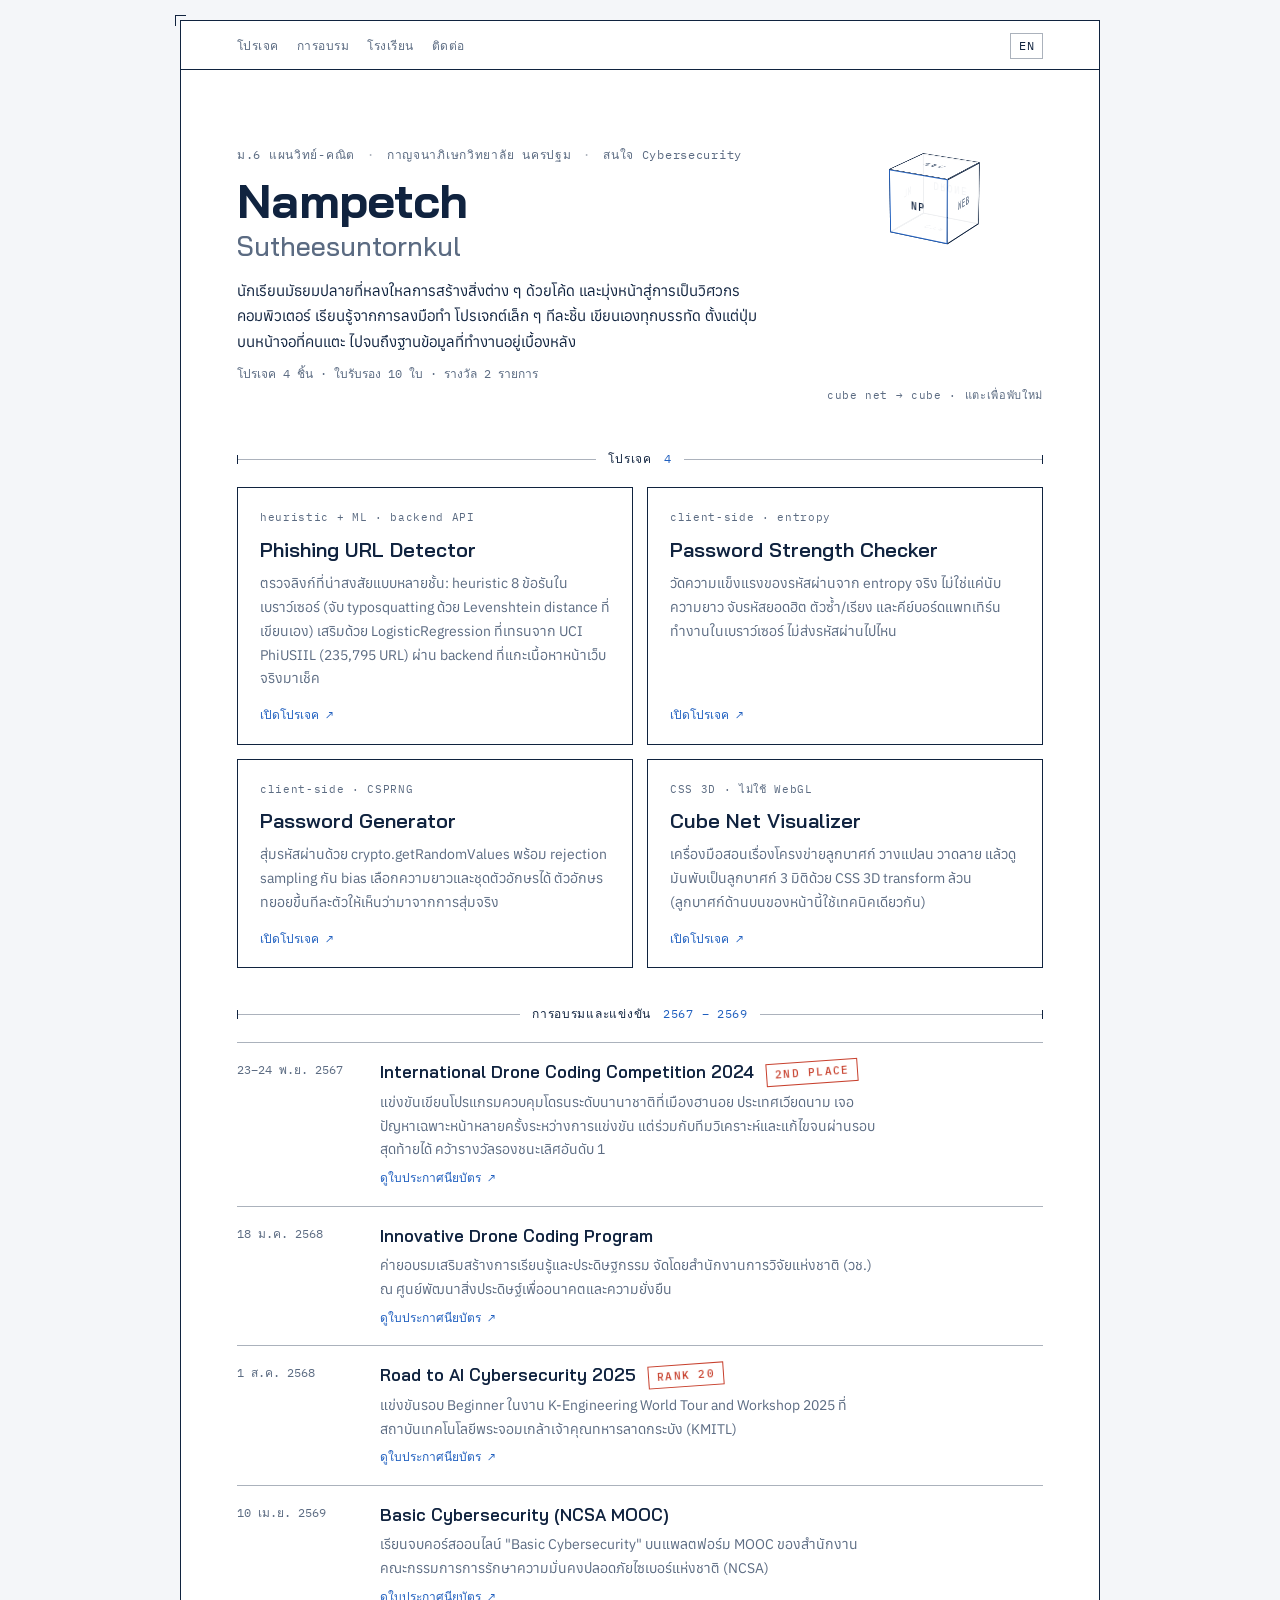
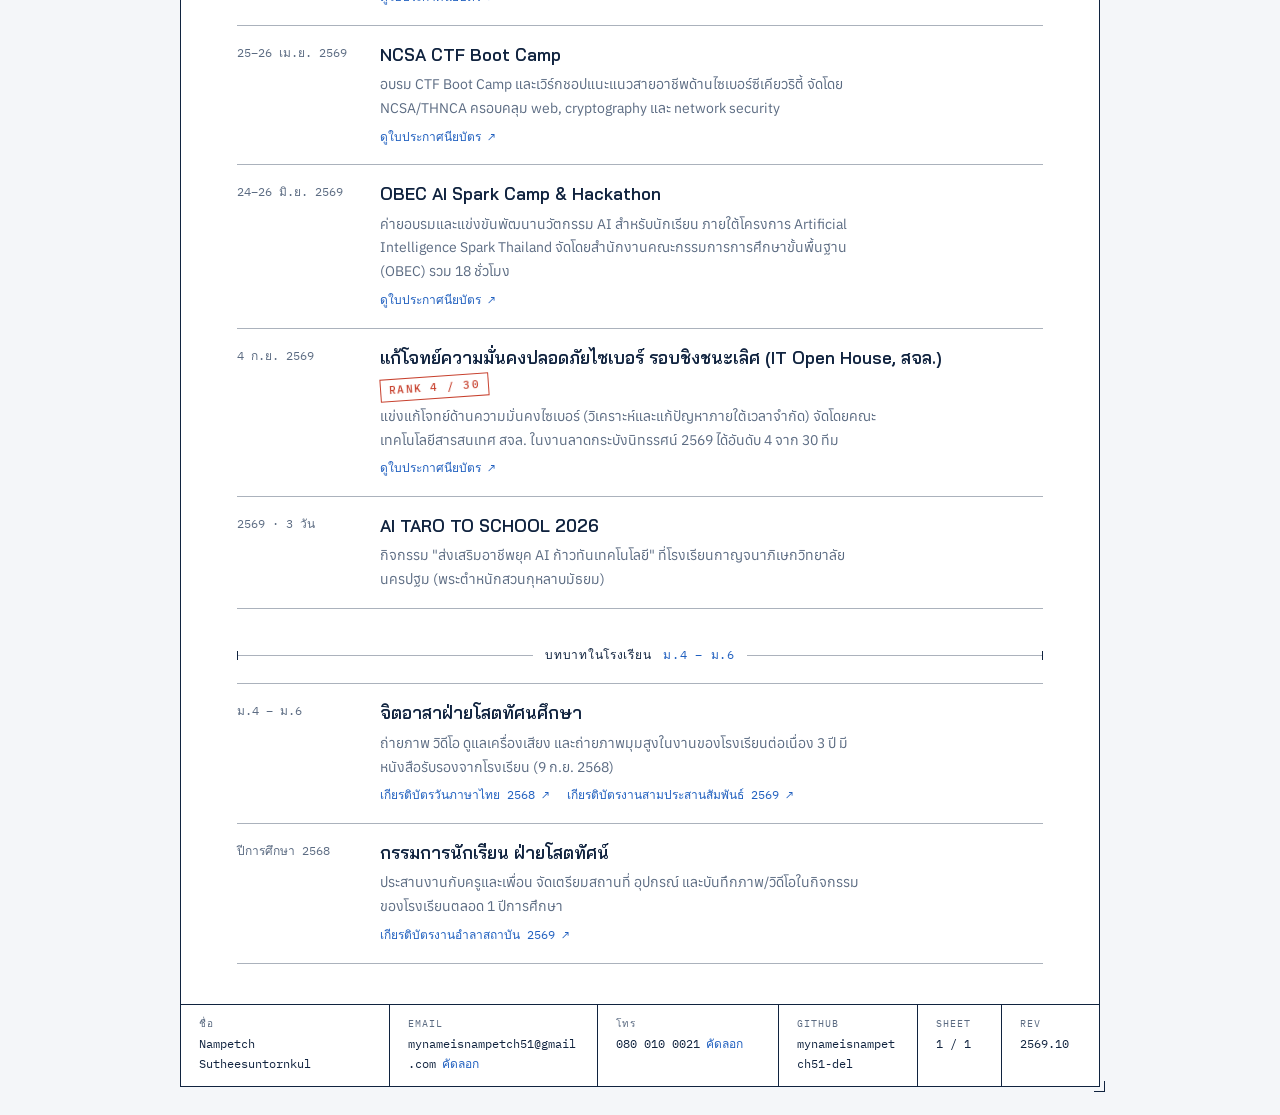
==== commit 5b56cf91: "change the description" ====
--- a/index.html
+++ b/index.html
@@ -28,10 +28,9 @@
         <p class="eyebrow"><span>ม.6 แผนวิทย์-คณิต</span><span>กาญจนาภิเษกวิทยาลัย นครปฐม</span><span>สนใจ Cybersecurity</span></p>
         <h1>Nampetch <span class="sur">Sutheesuntornkul</span></h1>
         <p class="bio">
-          เริ่มจากช่วยคุณพ่อประกอบคอมพิวเตอร์ แล้วขยับมาเขียนโปรแกรมและ IoT ที่ต้องให้ฮาร์ดแวร์กับซอฟต์แวร์ทำงานร่วมกัน
-          จนสนใจ <strong>Cybersecurity</strong> เป็นพิเศษ จึงเลือกเรียนรู้ผ่านการลงมือสร้าง
-          ทั้งระบบ <strong>Heuristic Detection</strong>, <strong>Machine Learning Classifier</strong>
-          และซอฟต์แวร์ที่นำความรู้ด้าน <strong>Software Engineering</strong> มาประยุกต์ใช้
+          นักเรียนมัธยมปลายที่หลงใหลการสร้างสิ่งต่าง ๆ ด้วยโค้ด และมุ่งหน้าสู่การเป็นวิศวกรคอมพิวเตอร์
+          เรียนรู้จากการลงมือทำ โปรเจกต์เล็ก ๆ ทีละชิ้น เขียนเองทุกบรรทัด
+          ตั้งแต่ปุ่มบนหน้าจอที่คนแตะ ไปจนถึงฐานข้อมูลที่ทำงานอยู่เบื้องหลัง
         </p>
         <p class="bio-note">โปรเจค 4 ชิ้น · ใบรับรอง 10 ใบ · รางวัล 2 รายการ</p>
       </div>
--- a/assets/styles.css
+++ b/assets/styles.css
@@ -56,7 +56,7 @@
 a:focus-visible, button:focus-visible { outline: 2px solid var(--blue); outline-offset: 3px; }
 
 .sheet {
-  max-width: 820px;
+  max-width: 920px;
   margin: 0 auto;
   border: 1px solid var(--ink);
   background: var(--paper-2);
@@ -71,14 +71,14 @@
 .sheet::before { top: -6px; left: -6px; border-right: 0; border-bottom: 0; }
 .sheet::after  { bottom: -6px; right: -6px; border-left: 0; border-top: 0; }
 
-.inner { padding: 22px clamp(18px, 4vw, 44px) 0; }
+.inner { padding: 26px clamp(22px, 5vw, 56px) 0; }
 
 /* ---------- top strip ---------- */
 .strip {
   display: flex; flex-wrap: wrap; justify-content: space-between; align-items: center; gap: 8px 16px;
   font-family: var(--mono); font-size: 12px; letter-spacing: 0.04em; color: var(--ink-dim);
   border-bottom: 1px solid var(--ink);
-  padding: 0 clamp(18px, 4vw, 44px) 10px;
+  padding: 0 clamp(22px, 5vw, 56px) 10px;
   padding-top: 12px;
 }
 .strip nav { display: flex; flex-wrap: wrap; gap: 4px 18px; }
@@ -179,13 +179,13 @@
 .projects { display: grid; grid-template-columns: repeat(2, minmax(0, 1fr)); gap: 14px; }
 .proj {
   display: flex; flex-direction: column; gap: 8px; min-width: 0;
-  padding: 18px 18px 16px; border: 1px solid var(--ink); background: var(--paper-2);
+  padding: 20px 22px 18px; border: 1px solid var(--ink); background: var(--paper-2);
   color: inherit; text-decoration: none; position: relative;
   transition: transform 0.15s ease, box-shadow 0.15s ease;
 }
 .proj:hover, .proj:focus-visible { text-decoration: none; transform: translate(-2px, -2px); box-shadow: 4px 4px 0 var(--blue); }
 .proj-kind { font-family: var(--mono); font-size: 11px; letter-spacing: 0.06em; color: var(--ink-dim); }
-.proj h3 { font-family: var(--display); font-weight: 600; font-size: 20px; line-height: 1.2; margin: 0; color: var(--ink); text-wrap: balance; }
+.proj h3 { font-family: var(--display); font-weight: 600; font-size: 20px; line-height: 1.45; margin: 0; color: var(--ink); text-wrap: balance; }
 .proj p { margin: 0; font-size: 14px; color: var(--ink-dim); }
 .proj .go { margin-top: auto; padding-top: 6px; font-family: var(--mono); font-size: 12px; color: var(--blue); }
 .proj:hover .go { text-decoration: underline; text-underline-offset: 3px; }
@@ -194,12 +194,12 @@
 .tl { display: grid; grid-template-columns: 9.5em minmax(0, 1fr); border-top: 1px solid var(--rule); }
 .tl > * { padding: 16px 0; border-bottom: 1px solid var(--rule); min-width: 0; }
 .tl .when { font-family: var(--mono); font-size: 12px; color: var(--ink-dim); padding-right: 12px; line-height: 1.9; font-variant-numeric: tabular-nums; }
-.tl .what h3 { font-family: var(--display); font-weight: 600; font-size: 17px; line-height: 1.3; margin: 0; display: flex; flex-wrap: wrap; align-items: center; gap: 6px 12px; }
+.tl .what h3 { font-family: var(--display); font-weight: 600; font-size: 17px; line-height: 1.5; margin: 0; display: flex; flex-wrap: wrap; align-items: center; gap: 6px 12px; }
 .tl .what p { margin: 6px 0 0; font-size: 14px; color: var(--ink-dim); max-width: 62ch; }
 .tl .what .cert { font-family: var(--mono); font-size: 12px; display: inline-block; margin-top: 6px; }
 .stamp {
   font-family: var(--mono); font-size: 10.5px; letter-spacing: 0.12em; font-weight: 500;
-  color: var(--seal); border: 1.5px solid var(--seal); padding: 1px 7px;
+  color: var(--seal); border: 1.5px solid var(--seal); padding: 3px 8px; line-height: 1.4;
   transform: rotate(-4deg); display: inline-block; white-space: nowrap;
 }
 
@@ -209,7 +209,7 @@
   display: grid; grid-template-columns: 1.5fr 1.5fr 1.3fr 1fr 0.6fr 0.7fr;
   font-family: var(--mono); font-size: 12px;
 }
-.tb > div { padding: 8px clamp(10px, 2vw, 16px) 10px; border-right: 1px solid var(--ink); min-width: 0; overflow-wrap: anywhere; }
+.tb > div { padding: 10px clamp(12px, 2vw, 18px) 12px; border-right: 1px solid var(--ink); min-width: 0; overflow-wrap: anywhere; }
 .tb > div:last-child { border-right: 0; }
 .tb .k { display: block; font-size: 10px; letter-spacing: 0.1em; color: var(--ink-dim); margin-bottom: 2px; }
 .tb .v { color: var(--ink); }
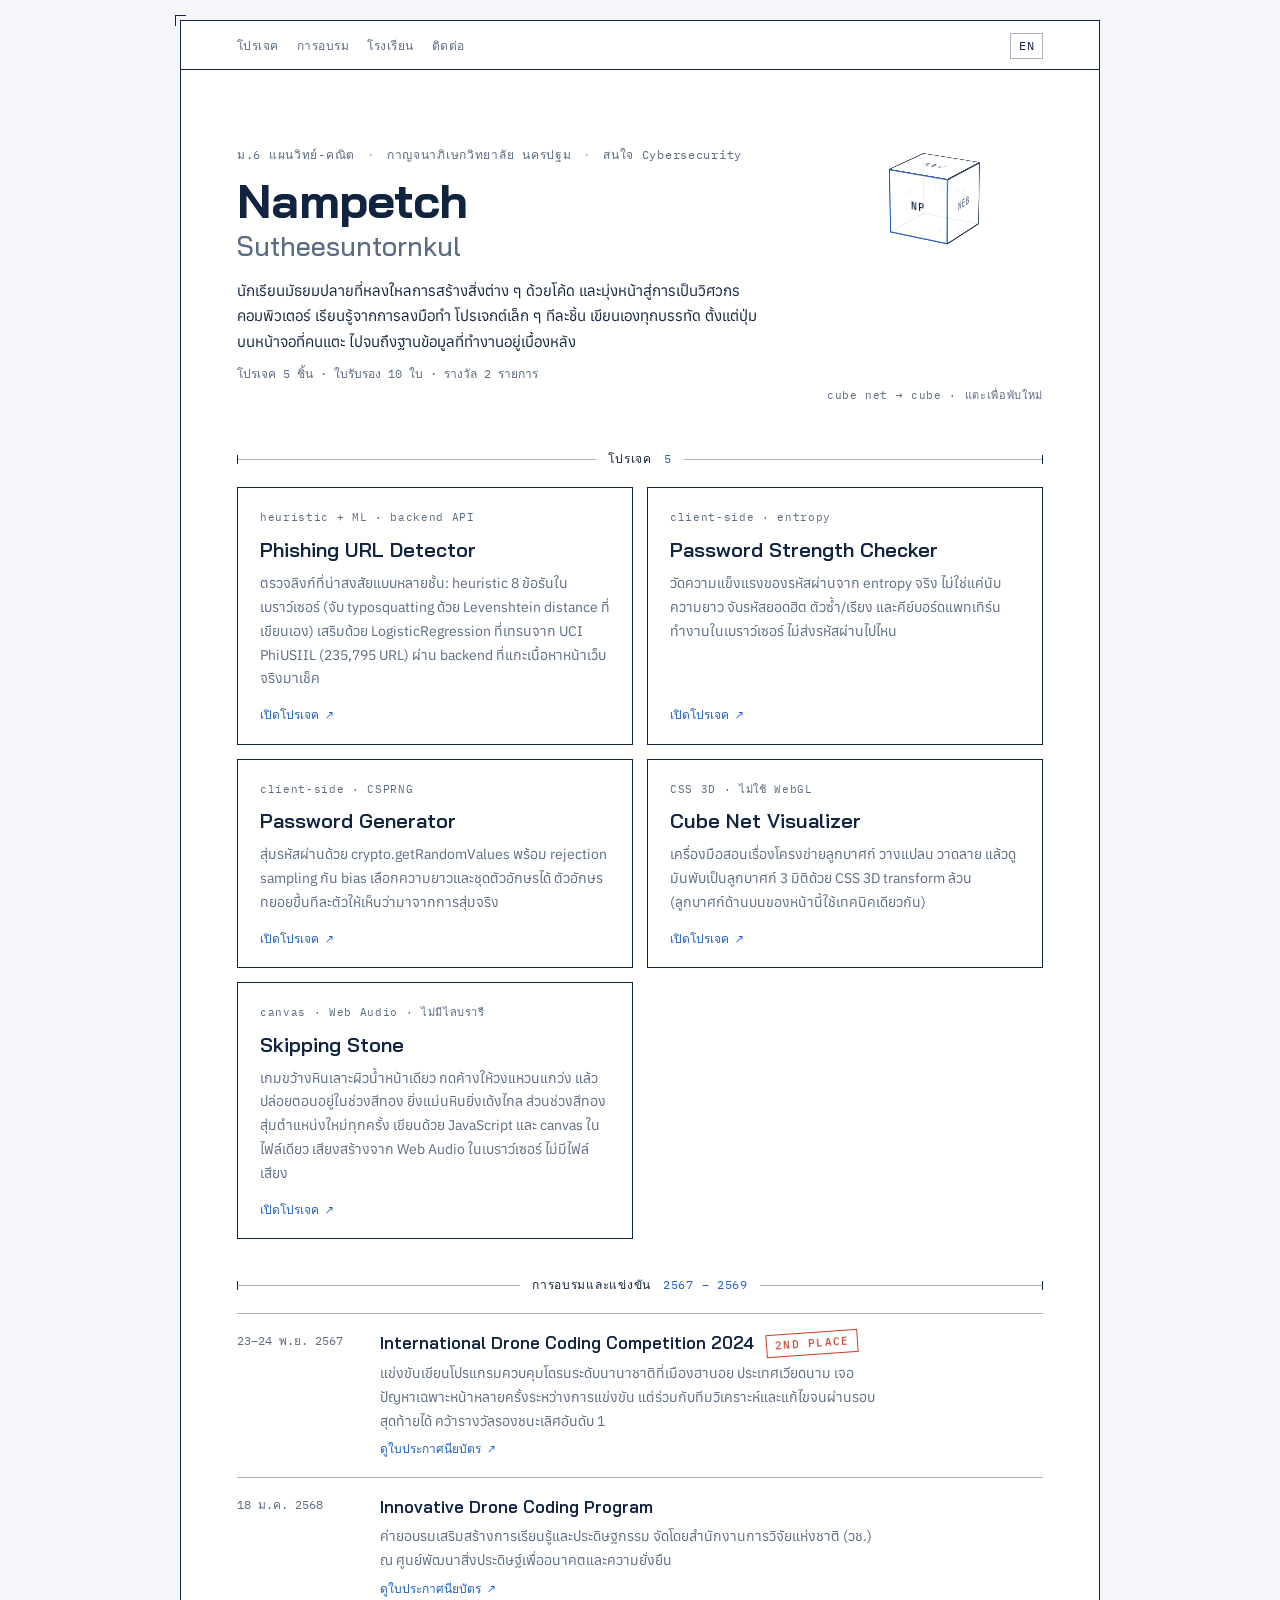
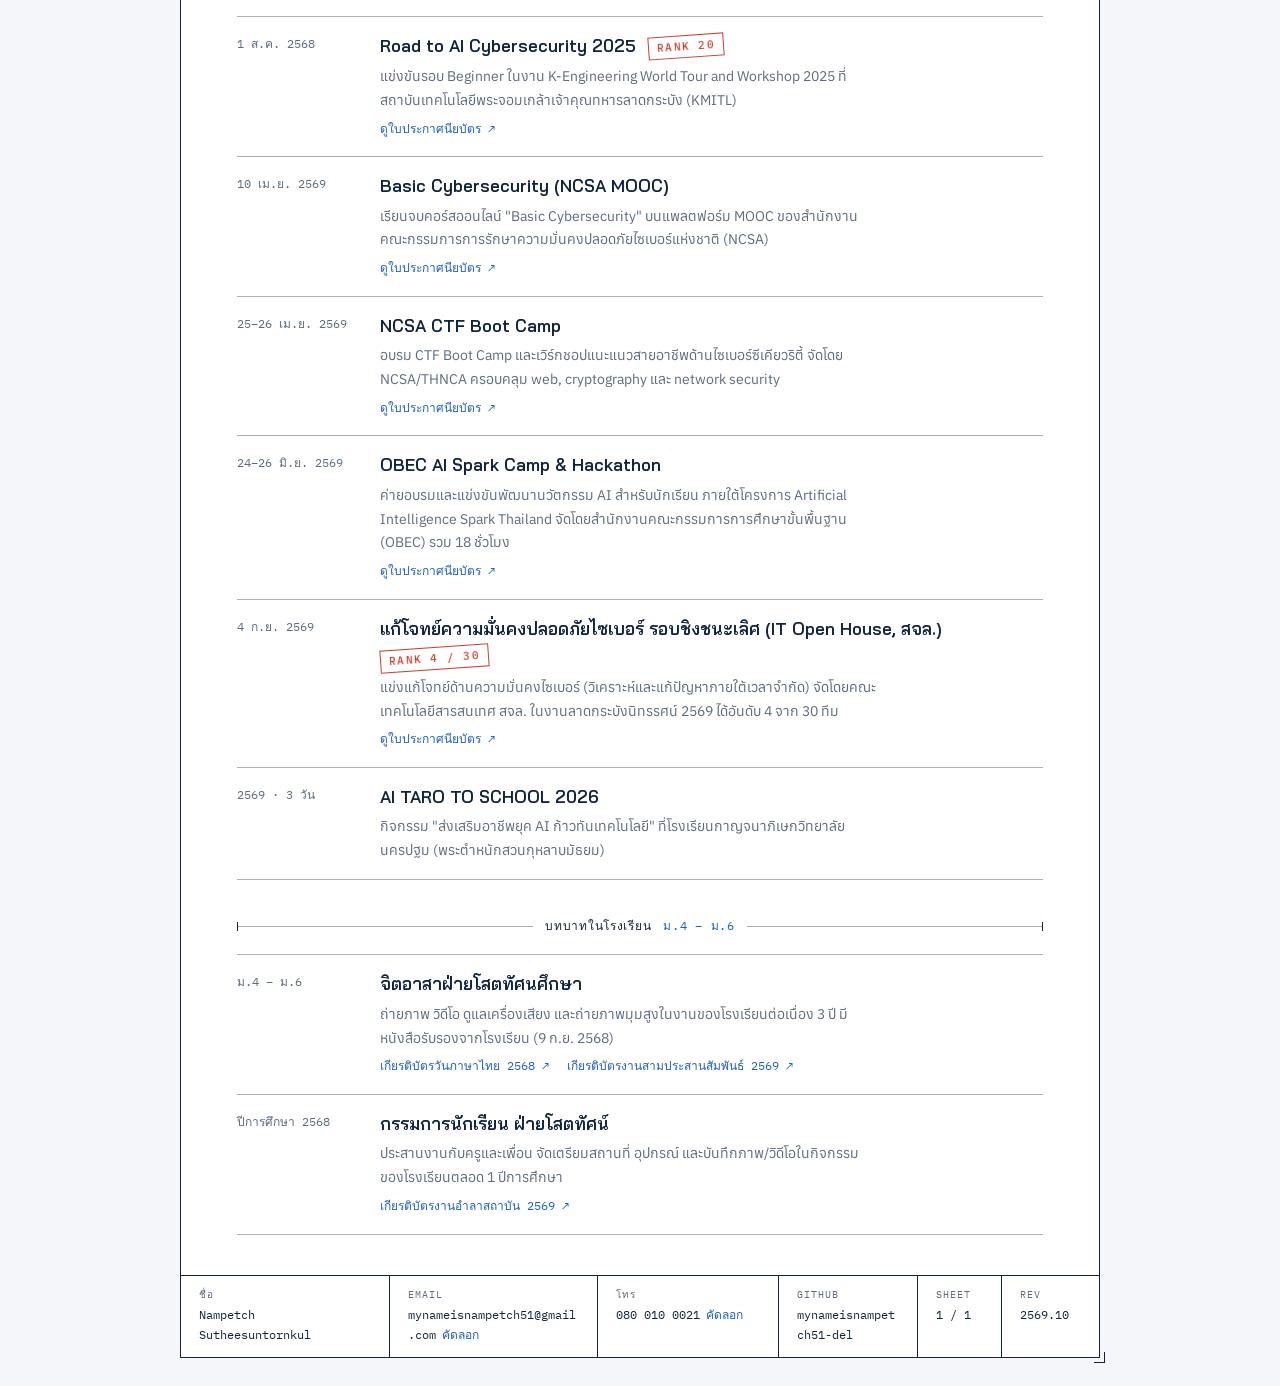
==== commit 953ee49d: "add new project" ====
--- a/index.html
+++ b/index.html
@@ -32,7 +32,7 @@
           เรียนรู้จากการลงมือทำ โปรเจกต์เล็ก ๆ ทีละชิ้น เขียนเองทุกบรรทัด
           ตั้งแต่ปุ่มบนหน้าจอที่คนแตะ ไปจนถึงฐานข้อมูลที่ทำงานอยู่เบื้องหลัง
         </p>
-        <p class="bio-note">โปรเจค 4 ชิ้น · ใบรับรอง 10 ใบ · รางวัล 2 รายการ</p>
+        <p class="bio-note">โปรเจค 5 ชิ้น · ใบรับรอง 10 ใบ · รางวัล 2 รายการ</p>
       </div>
 
       <div class="net-wrap">
@@ -51,7 +51,7 @@
       </div>
     </header>
 
-    <div class="dim" id="projects"><h2>โปรเจค</h2><span class="n">4</span></div>
+    <div class="dim" id="projects"><h2>โปรเจค</h2><span class="n">5</span></div>
     <div class="projects">
       <a class="proj" href="https://mynameisnampetch51-del.github.io/phishing-detector/" target="_blank" rel="noopener">
         <span class="proj-kind">heuristic + ML · backend API</span>
@@ -75,6 +75,12 @@
         <span class="proj-kind">CSS 3D · ไม่ใช้ WebGL</span>
         <h3>Cube Net Visualizer</h3>
         <p>เครื่องมือสอนเรื่องโครงข่ายลูกบาศก์ วางแปลน วาดลาย แล้วดูมันพับเป็นลูกบาศก์ 3 มิติด้วย CSS 3D transform ล้วน (ลูกบาศก์ด้านบนของหน้านี้ใช้เทคนิคเดียวกัน)</p>
+        <span class="go">เปิดโปรเจค ↗</span>
+      </a>
+      <a class="proj" href="https://mynameisnampetch51-del.github.io/skipping-stone/" target="_blank" rel="noopener">
+        <span class="proj-kind">canvas · Web Audio · ไม่มีไลบรารี</span>
+        <h3>Skipping Stone</h3>
+        <p>เกมขว้างหินเลาะผิวน้ำหน้าเดียว กดค้างให้วงแหวนแกว่ง แล้วปล่อยตอนอยู่ในช่วงสีทอง ยิ่งแม่นหินยิ่งเด้งไกล ส่วนช่วงสีทองสุ่มตำแหน่งใหม่ทุกครั้ง เขียนด้วย JavaScript และ canvas ในไฟล์เดียว เสียงสร้างจาก Web Audio ในเบราว์เซอร์ ไม่มีไฟล์เสียง</p>
         <span class="go">เปิดโปรเจค ↗</span>
       </a>
     </div>
